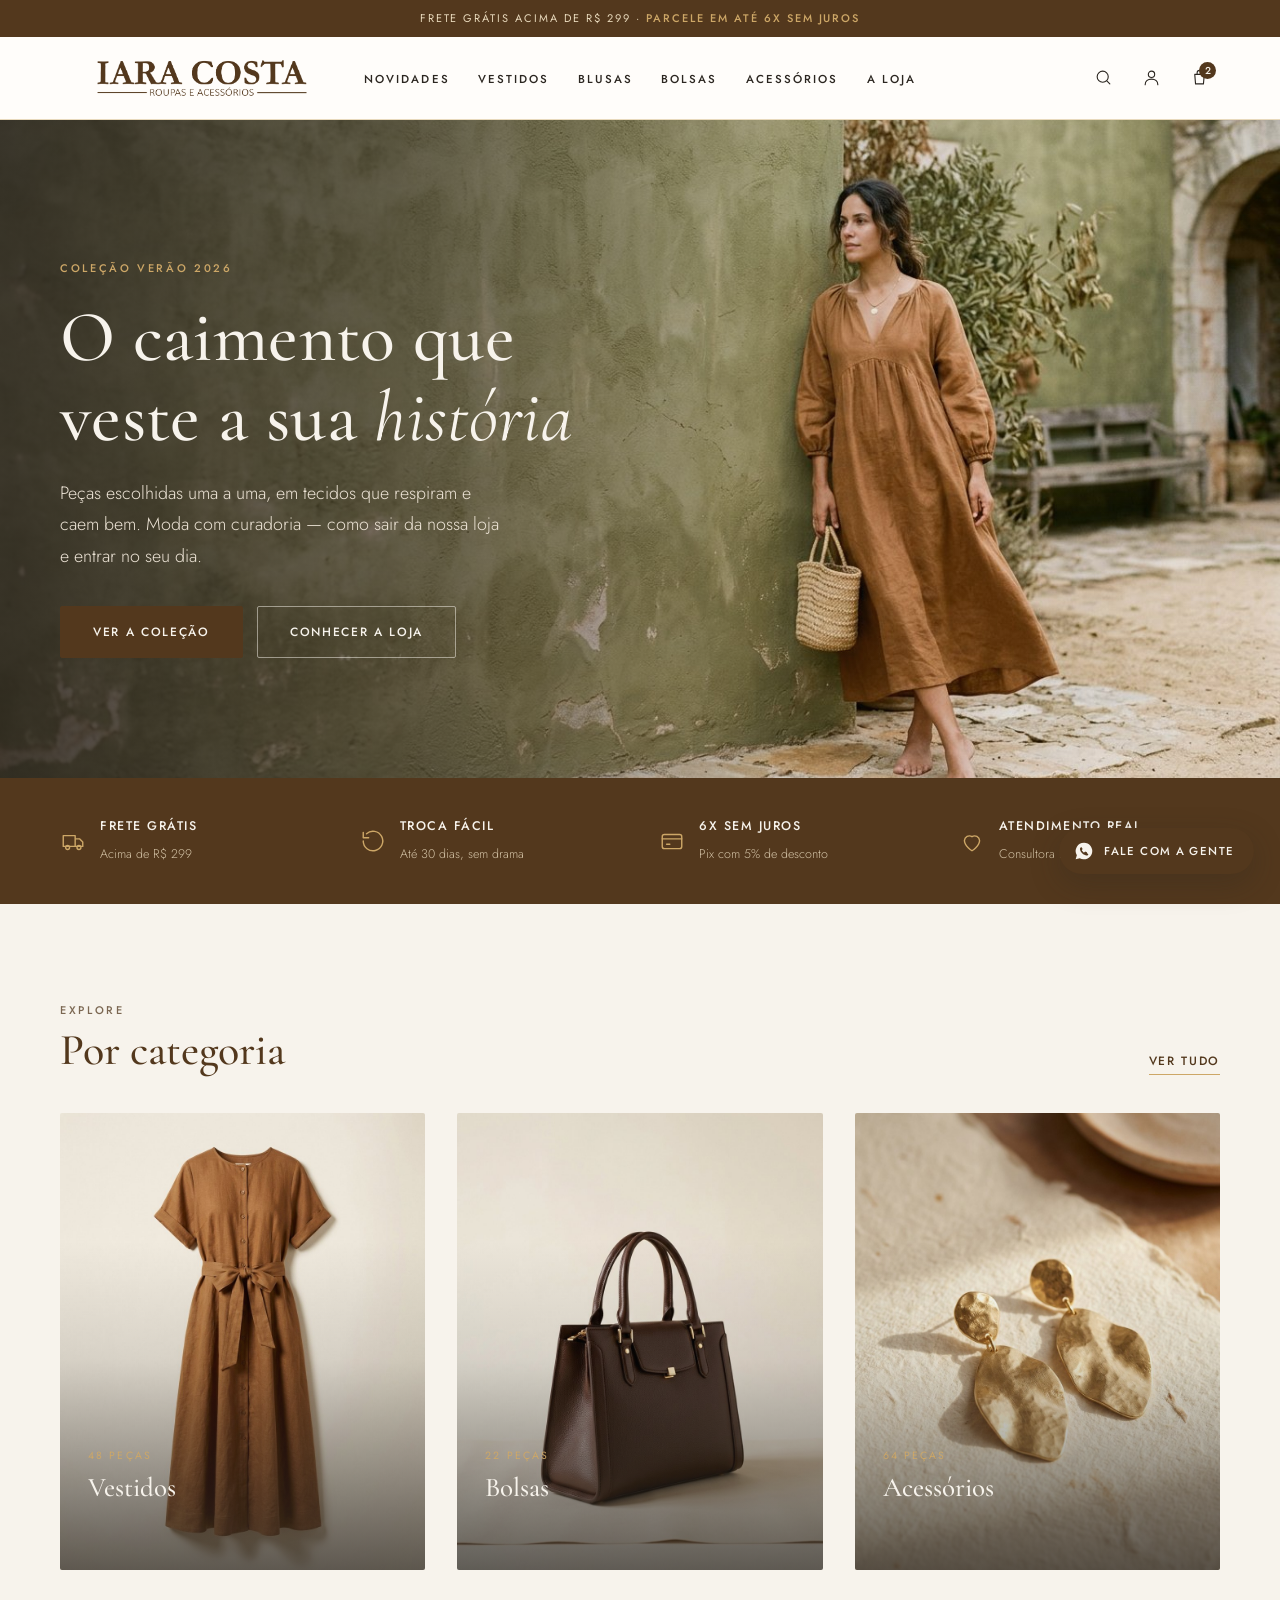
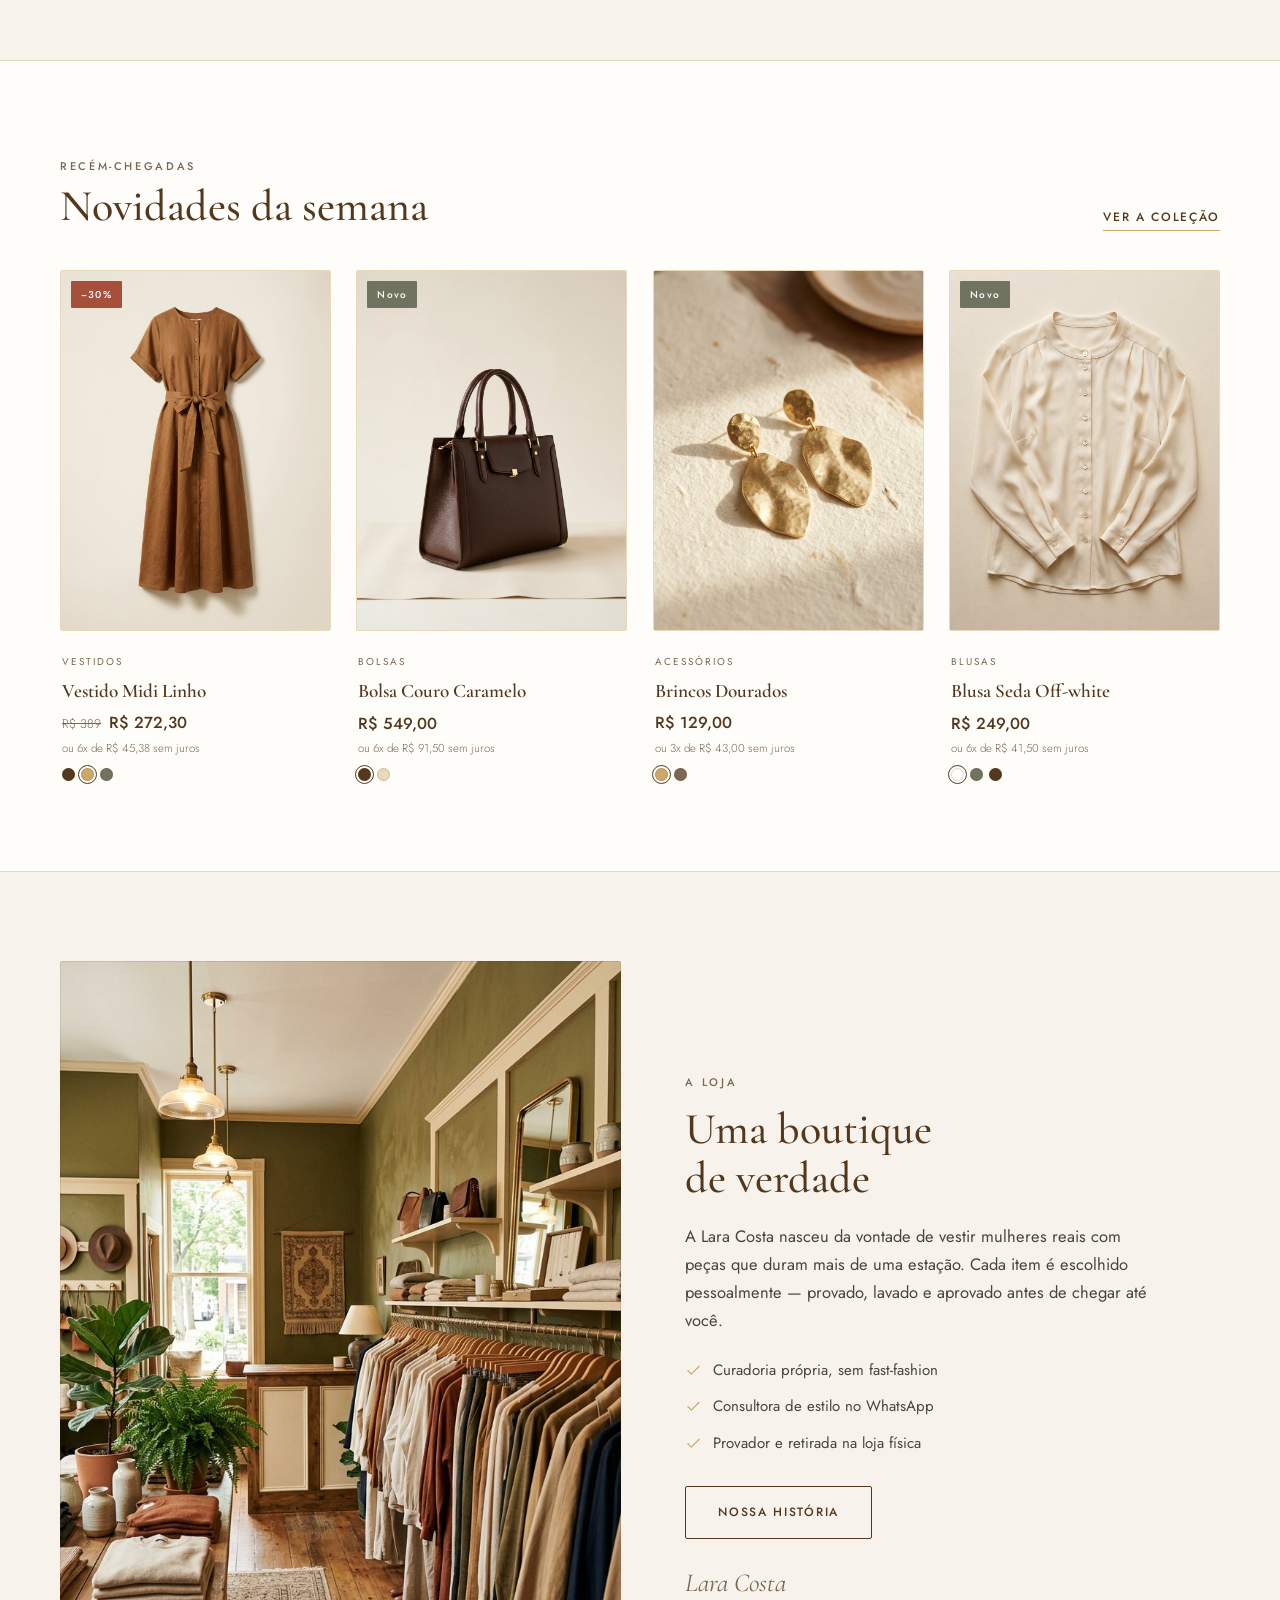
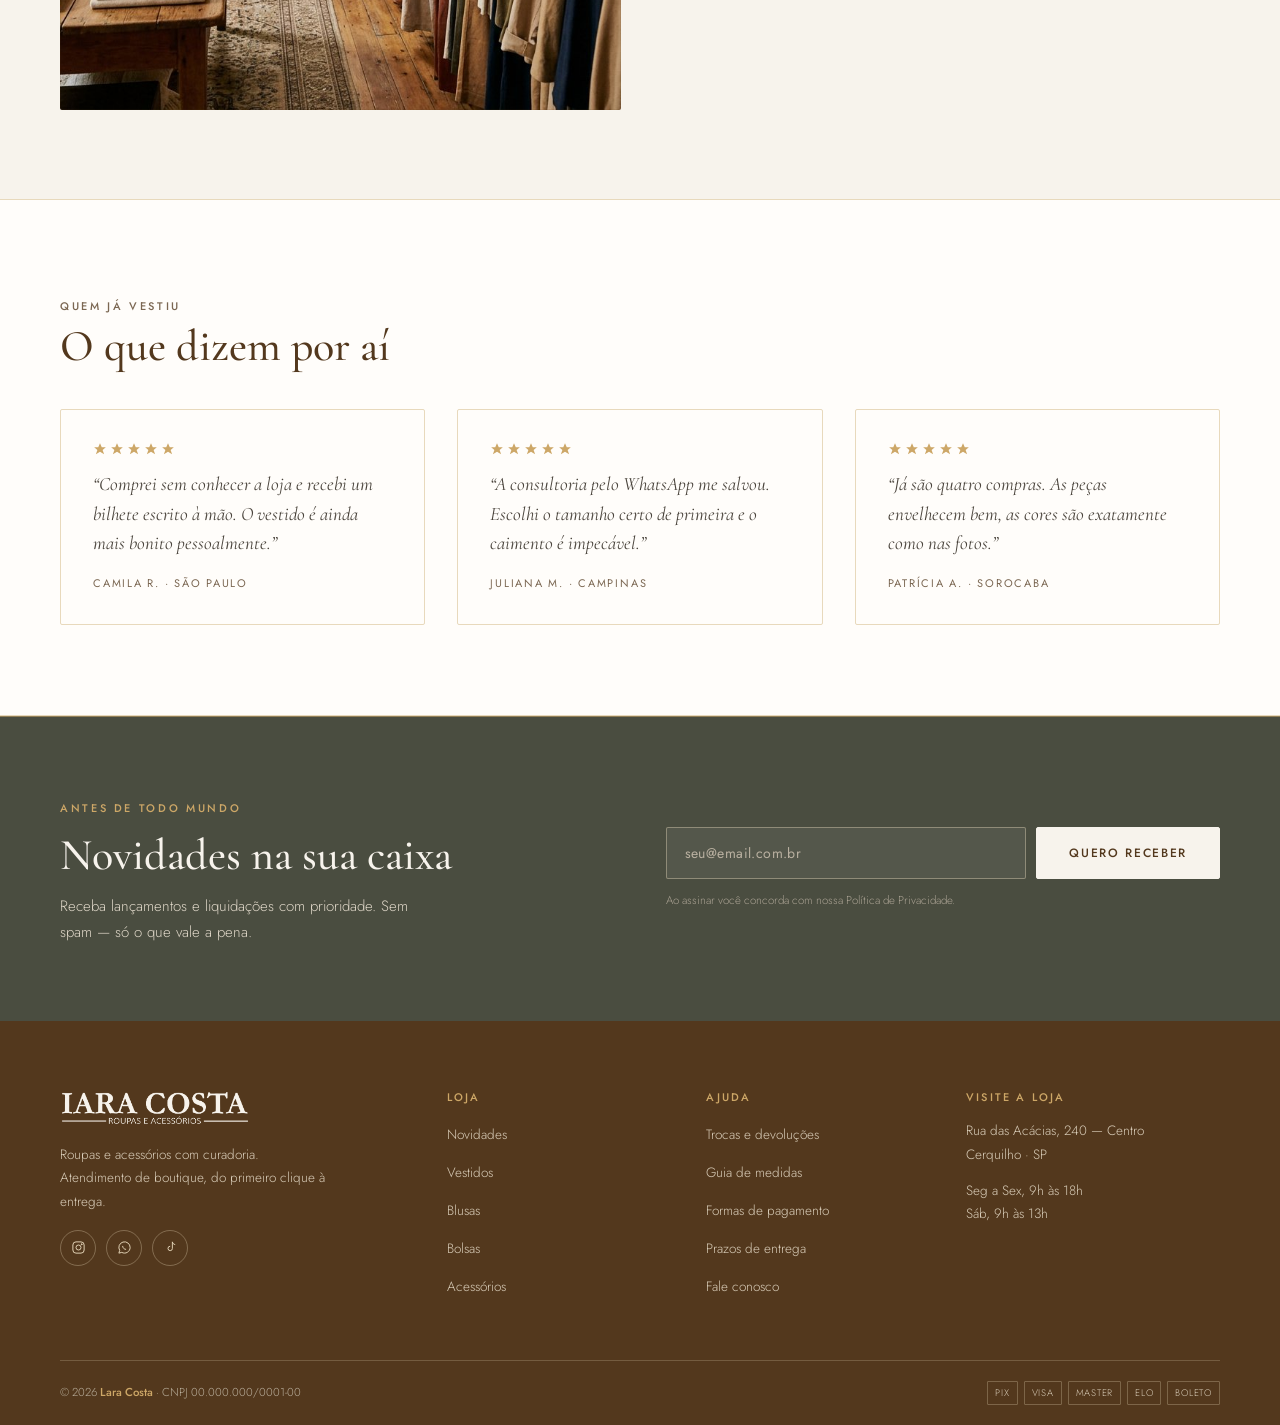
==== site/index.html @ fb3f4d72 "feat: prototipo da home Lara Costa (paleta, tipografia e imagens) Co-authored-by: arena-agent <29705" ====
<!DOCTYPE html>
<html lang="pt-BR">
<head>
<meta charset="UTF-8">
<meta name="viewport" content="width=device-width, initial-scale=1">
<title>Lara Costa — Roupas e Acessórios</title>
<meta name="description" content="Boutique de moda feminina com curadoria. Vestidos, blusas, bolsas e acessórios escolhidos a dedo. Frete grátis acima de R$ 299.">
<meta name="theme-color" content="#53381D">
<meta property="og:title" content="Lara Costa — Roupas e Acessórios">
<meta property="og:description" content="Curadoria de moda feminina. Elegância atemporal em cada peça.">
<meta property="og:image" content="assets/img/hero.jpg">
<link rel="preconnect" href="https://fonts.googleapis.com">
<link rel="preconnect" href="https://fonts.gstatic.com" crossorigin>
<link href="https://fonts.googleapis.com/css2?family=Cormorant+Garamond:ital,wght@0,400;0,500;0,600;1,400&family=Jost:wght@300;400;500&display=swap" rel="stylesheet">
<link rel="stylesheet" href="assets/css/estilo.css">
<script type="application/ld+json">
{
  "@context":"https://schema.org",
  "@type":"ClothingStore",
  "name":"Lara Costa",
  "description":"Roupas e acessórios femininos com curadoria.",
  "image":"assets/img/hero.jpg",
  "priceRange":"$$",
  "address":{"@type":"PostalAddress","addressCountry":"BR","addressRegion":"SP"}
}
</script>
</head>
<body>

<a class="skip" href="#conteudo">Ir para o conteúdo</a>

<!-- ANÚNCIO -->
<div class="anuncio">Frete grátis acima de R$ 299 · <b>Parcele em até 6x sem juros</b></div>

<!-- HEADER -->
<header class="header" id="header">
  <div class="wrap">
    <div class="header__barra">
      <button class="icone burger" aria-label="Abrir menu" aria-expanded="false">
        <svg viewBox="0 0 24 24" aria-hidden="true"><path d="M3 6h18M3 12h18M3 18h18"/></svg>
      </button>

      <a href="#" class="header__logo" aria-label="Lara Costa — página inicial">
        <img src="assets/img/logo-marrom.png" alt="Lara Costa — Roupas e Acessórios" width="2684" height="473">
      </a>

      <nav class="header__nav" aria-label="Menu principal">
        <ul>
          <li><a href="#">Novidades</a></li>
          <li><a href="#">Vestidos</a></li>
          <li><a href="#">Blusas</a></li>
          <li><a href="#">Bolsas</a></li>
          <li><a href="#">Acessórios</a></li>
          <li><a href="#sobre">A loja</a></li>
        </ul>
      </nav>

      <div class="header__acoes">
        <button class="icone" aria-label="Buscar">
          <svg viewBox="0 0 24 24" aria-hidden="true"><circle cx="11" cy="11" r="7"/><path d="m20 20-3.5-3.5"/></svg>
        </button>
        <button class="icone" aria-label="Minha conta">
          <svg viewBox="0 0 24 24" aria-hidden="true"><circle cx="12" cy="8" r="4"/><path d="M4 21c0-4.4 3.6-7 8-7s8 2.6 8 7"/></svg>
        </button>
        <button class="icone" aria-label="Sacola de compras, 2 itens">
          <svg viewBox="0 0 24 24" aria-hidden="true"><path d="M6 8h12l-1 12H7L6 8Z"/><path d="M9 8V6a3 3 0 0 1 6 0v2"/></svg>
          <span class="badge" aria-hidden="true">2</span>
        </button>
      </div>
    </div>
  </div>
</header>

<main id="conteudo">

  <!-- HERO -->
  <section class="hero">
    <img class="hero__img" src="assets/img/hero.jpg" alt="Mulher com vestido de linho caramelo encostada em parede oliva" width="1376" height="768" fetchpriority="high">
    <div class="hero__veu" aria-hidden="true"></div>
    <div class="wrap">
      <div class="hero__conteudo">
        <span class="eyebrow">Coleção Verão 2026</span>
        <h1>O caimento que<br>veste a sua <em>história</em></h1>
        <p>Peças escolhidas uma a uma, em tecidos que respiram e caem bem. Moda com curadoria — como sair da nossa loja e entrar no seu dia.</p>
        <div class="hero__ctas">
          <a href="#novidades" class="btn">Ver a coleção</a>
          <a href="#sobre" class="btn btn--ghost">Conhecer a loja</a>
        </div>
      </div>
    </div>
  </section>

  <!-- BENEFÍCIOS -->
  <section class="beneficios" aria-label="Vantagens da loja">
    <div class="wrap">
      <div class="beneficios__grid">
        <div class="beneficio">
          <svg viewBox="0 0 24 24" aria-hidden="true"><path d="M3 7h11v10H3zM14 10h4l3 3v4h-7z"/><circle cx="7" cy="18" r="1.8"/><circle cx="17.5" cy="18" r="1.8"/></svg>
          <div><b>Frete grátis</b><span>Acima de R$ 299</span></div>
        </div>
        <div class="beneficio">
          <svg viewBox="0 0 24 24" aria-hidden="true"><path d="M3 12a9 9 0 1 0 3-6.7"/><path d="M3 4v5h5"/></svg>
          <div><b>Troca fácil</b><span>Até 30 dias, sem drama</span></div>
        </div>
        <div class="beneficio">
          <svg viewBox="0 0 24 24" aria-hidden="true"><rect x="3" y="6" width="18" height="13" rx="2"/><path d="M3 10h18M7 15h3"/></svg>
          <div><b>6x sem juros</b><span>Pix com 5% de desconto</span></div>
        </div>
        <div class="beneficio">
          <svg viewBox="0 0 24 24" aria-hidden="true"><path d="M12 21s-7-4.4-7-9.4A4.6 4.6 0 0 1 12 8a4.6 4.6 0 0 1 7 3.6c0 5-7 9.4-7 9.4Z"/></svg>
          <div><b>Atendimento real</b><span>Consultora no WhatsApp</span></div>
        </div>
      </div>
    </div>
  </section>

  <!-- CATEGORIAS -->
  <section class="secao">
    <div class="wrap">
      <div class="sec-head revela">
        <div>
          <span class="eyebrow">Explore</span>
          <h2>Por categoria</h2>
        </div>
        <a href="#" class="link-seta">Ver tudo</a>
      </div>

      <div class="categorias">
        <a href="#" class="categoria revela">
          <img src="assets/img/prod-vestido.jpg" alt="Vestido midi de linho caramelo" width="896" height="1200" loading="lazy">
          <div class="categoria__txt">
            <span>48 peças</span>
            <h3>Vestidos</h3>
            <span class="seta">Ver categoria</span>
          </div>
        </a>
        <a href="#" class="categoria revela">
          <img src="assets/img/prod-bolsa.jpg" alt="Bolsa de couro chocolate" width="896" height="1200" loading="lazy">
          <div class="categoria__txt">
            <span>22 peças</span>
            <h3>Bolsas</h3>
            <span class="seta">Ver categoria</span>
          </div>
        </a>
        <a href="#" class="categoria revela">
          <img src="assets/img/prod-brinco.jpg" alt="Brincos dourados artesanais" width="896" height="1200" loading="lazy">
          <div class="categoria__txt">
            <span>64 peças</span>
            <h3>Acessórios</h3>
            <span class="seta">Ver categoria</span>
          </div>
        </a>
      </div>
    </div>
  </section>

  <!-- NOVIDADES -->
  <section class="secao secao--areia" id="novidades">
    <div class="wrap">
      <div class="sec-head revela">
        <div>
          <span class="eyebrow">Recém-chegadas</span>
          <h2>Novidades da semana</h2>
        </div>
        <a href="#" class="link-seta">Ver a coleção</a>
      </div>

      <div class="produtos">

        <article class="produto revela">
          <div class="produto__foto">
            <button class="produto__fav" aria-label="Favoritar Vestido Midi Linho">
              <svg viewBox="0 0 24 24" aria-hidden="true"><path d="M12 20s-7-4.4-7-9.4A4.6 4.6 0 0 1 12 7a4.6 4.6 0 0 1 7 3.6c0 5-7 9.4-7 9.4Z"/></svg>
            </button>
            <a href="#" class="produto__link" aria-label="Ver produto"><span class="selo">−30%</span>
            
            <img src="assets/img/prod-vestido.jpg" alt="Vestido Midi Linho Caramelo" width="896" height="1200" loading="lazy"></a>
          </div>
          <div class="produto__info">
            <span class="produto__cat">Vestidos</span>
            <h3>Vestido Midi Linho</h3>
            <div class="produto__preco"><s>R$ 389</s> R$ 272,30</div>
            <div class="produto__parcela">ou 6x de R$ 45,38 sem juros</div>
            <div class="cores" aria-label="Cores disponíveis">
              <i style="background:#53381D" title="Marrom"></i>
              <i class="ativo" style="background:#CDA767" title="Caramelo"></i>
              <i style="background:#6F7360" title="Oliva"></i>
            </div>
          </div>
        </article>

        <article class="produto revela">
          <div class="produto__foto">
            <button class="produto__fav" aria-label="Favoritar Bolsa Couro Caramelo">
              <svg viewBox="0 0 24 24" aria-hidden="true"><path d="M12 20s-7-4.4-7-9.4A4.6 4.6 0 0 1 12 7a4.6 4.6 0 0 1 7 3.6c0 5-7 9.4-7 9.4Z"/></svg>
            </button>
            <a href="#" class="produto__link" aria-label="Ver produto"><span class="selo selo--novo">Novo</span>
            
            <img src="assets/img/prod-bolsa.jpg" alt="Bolsa em couro chocolate com ferragens douradas" width="896" height="1200" loading="lazy"></a>
          </div>
          <div class="produto__info">
            <span class="produto__cat">Bolsas</span>
            <h3>Bolsa Couro Caramelo</h3>
            <div class="produto__preco">R$ 549,00</div>
            <div class="produto__parcela">ou 6x de R$ 91,50 sem juros</div>
            <div class="cores" aria-label="Cores disponíveis">
              <i class="ativo" style="background:#53381D" title="Chocolate"></i>
              <i style="background:#E8D9BC" title="Areia"></i>
            </div>
          </div>
        </article>

        <article class="produto revela">
          <div class="produto__foto">
            <button class="produto__fav" aria-label="Favoritar Brincos Dourados">
              <svg viewBox="0 0 24 24" aria-hidden="true"><path d="M12 20s-7-4.4-7-9.4A4.6 4.6 0 0 1 12 7a4.6 4.6 0 0 1 7 3.6c0 5-7 9.4-7 9.4Z"/></svg>
            </button>
            <a href="#" class="produto__link" aria-label="Ver produto"><img src="assets/img/prod-brinco.jpg" alt="Brincos dourados artesanais sobre papel creme" width="896" height="1200" loading="lazy"></a>
          </div>
          <div class="produto__info">
            <span class="produto__cat">Acessórios</span>
            <h3>Brincos Dourados</h3>
            <div class="produto__preco">R$ 129,00</div>
            <div class="produto__parcela">ou 3x de R$ 43,00 sem juros</div>
            <div class="cores" aria-label="Cores disponíveis">
              <i class="ativo" style="background:#CDA767" title="Dourado"></i>
              <i style="background:#7B6752" title="Bronze"></i>
            </div>
          </div>
        </article>

        <article class="produto revela">
          <div class="produto__foto">
            <button class="produto__fav" aria-label="Favoritar Blusa Seda Off-white">
              <svg viewBox="0 0 24 24" aria-hidden="true"><path d="M12 20s-7-4.4-7-9.4A4.6 4.6 0 0 1 12 7a4.6 4.6 0 0 1 7 3.6c0 5-7 9.4-7 9.4Z"/></svg>
            </button>
            <a href="#" class="produto__link" aria-label="Ver produto"><span class="selo selo--novo">Novo</span>
            
            <img src="assets/img/prod-blusa.jpg" alt="Blusa de seda off-white sobre fundo creme" width="896" height="1200" loading="lazy"></a>
          </div>
          <div class="produto__info">
            <span class="produto__cat">Blusas</span>
            <h3>Blusa Seda Off-white</h3>
            <div class="produto__preco">R$ 249,00</div>
            <div class="produto__parcela">ou 6x de R$ 41,50 sem juros</div>
            <div class="cores" aria-label="Cores disponíveis">
              <i class="ativo" style="background:#FFFDFA" title="Off-white"></i>
              <i style="background:#6F7360" title="Oliva"></i>
              <i style="background:#53381D" title="Marrom"></i>
            </div>
          </div>
        </article>

      </div>
    </div>
  </section>

  <!-- SOBRE A LOJA -->
  <section class="secao" id="sobre">
    <div class="wrap">
      <div class="sobre">
        <div class="sobre__img revela">
          <img src="assets/img/loja.jpg" alt="Interior da loja Lara Costa, com paredes oliva e araras de roupas em tons neutros" width="768" height="1376" loading="lazy">
        </div>
        <div class="sobre__txt revela">
          <span class="eyebrow">A loja</span>
          <h2>Uma boutique<br>de verdade</h2>
          <p>A Lara Costa nasceu da vontade de vestir mulheres reais com peças que duram mais de uma estação. Cada item é escolhido pessoalmente — provado, lavado e aprovado antes de chegar até você.</p>
          <ul class="sobre__lista">
            <li>
              <svg viewBox="0 0 24 24" aria-hidden="true"><path d="m4 12 5 5L20 6"/></svg>
              Curadoria própria, sem fast-fashion
            </li>
            <li>
              <svg viewBox="0 0 24 24" aria-hidden="true"><path d="m4 12 5 5L20 6"/></svg>
              Consultora de estilo no WhatsApp
            </li>
            <li>
              <svg viewBox="0 0 24 24" aria-hidden="true"><path d="m4 12 5 5L20 6"/></svg>
              Provador e retirada na loja física
            </li>
          </ul>
          <a href="#" class="btn btn--ghost">Nossa história</a>
          <div class="sobre__assinatura">Lara Costa</div>
        </div>
      </div>
    </div>
  </section>

  <!-- DEPOIMENTOS -->
  <section class="secao secao--areia">
    <div class="wrap">
      <div class="sec-head revela">
        <div>
          <span class="eyebrow">Quem já vestiu</span>
          <h2>O que dizem por aí</h2>
        </div>
      </div>
      <div class="depoimentos">
        <div class="depoimento revela">
          <div class="estrelas" aria-label="5 de 5 estrelas">
            <svg viewBox="0 0 24 24" aria-hidden="true"><path d="m12 2 3 7h7l-5.5 4.5L19 21l-7-4.4L5 21l2.5-7.5L2 9h7z"/></svg>
            <svg viewBox="0 0 24 24" aria-hidden="true"><path d="m12 2 3 7h7l-5.5 4.5L19 21l-7-4.4L5 21l2.5-7.5L2 9h7z"/></svg>
            <svg viewBox="0 0 24 24" aria-hidden="true"><path d="m12 2 3 7h7l-5.5 4.5L19 21l-7-4.4L5 21l2.5-7.5L2 9h7z"/></svg>
            <svg viewBox="0 0 24 24" aria-hidden="true"><path d="m12 2 3 7h7l-5.5 4.5L19 21l-7-4.4L5 21l2.5-7.5L2 9h7z"/></svg>
            <svg viewBox="0 0 24 24" aria-hidden="true"><path d="m12 2 3 7h7l-5.5 4.5L19 21l-7-4.4L5 21l2.5-7.5L2 9h7z"/></svg>
          </div>
          <p>“Comprei sem conhecer a loja e recebi um bilhete escrito à mão. O vestido é ainda mais bonito pessoalmente.”</p>
          <footer>Camila R. · São Paulo</footer>
        </div>
        <div class="depoimento revela">
          <div class="estrelas" aria-label="5 de 5 estrelas">
            <svg viewBox="0 0 24 24" aria-hidden="true"><path d="m12 2 3 7h7l-5.5 4.5L19 21l-7-4.4L5 21l2.5-7.5L2 9h7z"/></svg>
            <svg viewBox="0 0 24 24" aria-hidden="true"><path d="m12 2 3 7h7l-5.5 4.5L19 21l-7-4.4L5 21l2.5-7.5L2 9h7z"/></svg>
            <svg viewBox="0 0 24 24" aria-hidden="true"><path d="m12 2 3 7h7l-5.5 4.5L19 21l-7-4.4L5 21l2.5-7.5L2 9h7z"/></svg>
            <svg viewBox="0 0 24 24" aria-hidden="true"><path d="m12 2 3 7h7l-5.5 4.5L19 21l-7-4.4L5 21l2.5-7.5L2 9h7z"/></svg>
            <svg viewBox="0 0 24 24" aria-hidden="true"><path d="m12 2 3 7h7l-5.5 4.5L19 21l-7-4.4L5 21l2.5-7.5L2 9h7z"/></svg>
          </div>
          <p>“A consultoria pelo WhatsApp me salvou. Escolhi o tamanho certo de primeira e o caimento é impecável.”</p>
          <footer>Juliana M. · Campinas</footer>
        </div>
        <div class="depoimento revela">
          <div class="estrelas" aria-label="5 de 5 estrelas">
            <svg viewBox="0 0 24 24" aria-hidden="true"><path d="m12 2 3 7h7l-5.5 4.5L19 21l-7-4.4L5 21l2.5-7.5L2 9h7z"/></svg>
            <svg viewBox="0 0 24 24" aria-hidden="true"><path d="m12 2 3 7h7l-5.5 4.5L19 21l-7-4.4L5 21l2.5-7.5L2 9h7z"/></svg>
            <svg viewBox="0 0 24 24" aria-hidden="true"><path d="m12 2 3 7h7l-5.5 4.5L19 21l-7-4.4L5 21l2.5-7.5L2 9h7z"/></svg>
            <svg viewBox="0 0 24 24" aria-hidden="true"><path d="m12 2 3 7h7l-5.5 4.5L19 21l-7-4.4L5 21l2.5-7.5L2 9h7z"/></svg>
            <svg viewBox="0 0 24 24" aria-hidden="true"><path d="m12 2 3 7h7l-5.5 4.5L19 21l-7-4.4L5 21l2.5-7.5L2 9h7z"/></svg>
          </div>
          <p>“Já são quatro compras. As peças envelhecem bem, as cores são exatamente como nas fotos.”</p>
          <footer>Patrícia A. · Sorocaba</footer>
        </div>
      </div>
    </div>
  </section>

  <!-- NEWSLETTER -->
  <section class="newsletter">
    <div class="wrap">
      <div class="newsletter__in">
        <div>
          <span class="eyebrow">Antes de todo mundo</span>
          <h2>Novidades na sua caixa</h2>
          <p>Receba lançamentos e liquidações com prioridade. Sem spam — só o que vale a pena.</p>
        </div>
        <div>
          <form onsubmit="event.preventDefault();this.reset();alert('Inscrição registrada! (protótipo)')">
            <label for="email" class="skip">Seu e-mail</label>
            <input id="email" type="email" name="email" placeholder="seu@email.com.br" required autocomplete="email">
            <button type="submit" class="btn btn--claro">Quero receber</button>
          </form>
          <small>Ao assinar você concorda com nossa Política de Privacidade.</small>
        </div>
      </div>
    </div>
  </section>

</main>

<!-- FOOTER -->
<footer class="footer">
  <div class="wrap">
    <div class="footer__grid">
      <div>
        <img src="assets/img/logo-creme.png" alt="Lara Costa — Roupas e Acessórios" width="2684" height="473" loading="lazy">
        <p>Roupas e acessórios com curadoria. Atendimento de boutique, do primeiro clique à entrega.</p>
        <div class="footer__sociais">
          <a href="#" aria-label="Instagram">
            <svg viewBox="0 0 24 24" aria-hidden="true"><rect x="3" y="3" width="18" height="18" rx="5"/><circle cx="12" cy="12" r="4"/><circle cx="17.2" cy="6.8" r=".8" fill="currentColor"/></svg>
          </a>
          <a href="#" aria-label="WhatsApp">
            <svg viewBox="0 0 24 24" aria-hidden="true"><path d="M21 12a9 9 0 0 1-13.4 7.8L3 21l1.3-4.4A9 9 0 1 1 21 12Z"/><path d="M9 9.5c0 3 2.5 5.5 5.5 5.5"/></svg>
          </a>
          <a href="#" aria-label="TikTok">
            <svg viewBox="0 0 24 24" aria-hidden="true"><path d="M15 3v10.5a3.5 3.5 0 1 1-3.5-3.5"/><path d="M15 3c.5 2.6 2 4 4.5 4.3"/></svg>
          </a>
        </div>
      </div>

      <div>
        <h4>Loja</h4>
        <ul>
          <li><a href="#">Novidades</a></li>
          <li><a href="#">Vestidos</a></li>
          <li><a href="#">Blusas</a></li>
          <li><a href="#">Bolsas</a></li>
          <li><a href="#">Acessórios</a></li>
        </ul>
      </div>

      <div>
        <h4>Ajuda</h4>
        <ul>
          <li><a href="#">Trocas e devoluções</a></li>
          <li><a href="#">Guia de medidas</a></li>
          <li><a href="#">Formas de pagamento</a></li>
          <li><a href="#">Prazos de entrega</a></li>
          <li><a href="#">Fale conosco</a></li>
        </ul>
      </div>

      <div>
        <h4>Visite a loja</h4>
        <p>Rua das Acácias, 240 — Centro<br>Cerquilho · SP</p>
        <p>Seg a Sex, 9h às 18h<br>Sáb, 9h às 13h</p>
      </div>
    </div>

    <div class="footer__base">
      <span>© 2026 <b>Lara Costa</b> · CNPJ 00.000.000/0001-00</span>
      <div class="pagamentos">
        <span>Pix</span><span>Visa</span><span>Master</span><span>Elo</span><span>Boleto</span>
      </div>
    </div>
  </div>
</footer>

<!-- WHATSAPP -->
<a href="#" class="zap" aria-label="Falar no WhatsApp">
  <svg viewBox="0 0 24 24" aria-hidden="true"><path d="M12 2a10 10 0 0 0-8.6 15.1L2 22l5-1.3A10 10 0 1 0 12 2Zm5.3 14.1c-.2.6-1.2 1.2-1.9 1.2-1.6.1-3.9-1-5.6-2.6-1.5-1.5-2.7-3.6-2.6-5.2 0-.7.6-1.7 1.2-1.9.3-.1.7-.1.9.1.2.2.8 1.4.9 1.6.1.2 0 .5-.1.7l-.6.7c-.1.2-.2.4 0 .6.4.7 1.6 2 2.4 2.4.2.1.4.1.6-.1l.7-.7c.2-.2.4-.2.7-.1.3.1 1.4.7 1.6.8.2.2.2.5.1.8Z"/></svg>
  <span>Fale com a gente</span>
</a>

<script>
  // Header: sombra ao rolar
  const header = document.getElementById('header');
  const aoRolar = () => header.classList.toggle('rolou', window.scrollY > 12);
  window.addEventListener('scroll', aoRolar, {passive:true});
  aoRolar();

  // Revelação suave das seções
  const itens = document.querySelectorAll('.revela');
  if ('IntersectionObserver' in window) {
    const obs = new IntersectionObserver((entradas) => {
      entradas.forEach((e, i) => {
        if (e.isIntersecting) {
          setTimeout(() => e.target.classList.add('vis'), Math.min(i, 5) * 70);
          obs.unobserve(e.target);
        }
      });
    }, {threshold: 0.12, rootMargin: '0px 0px -40px 0px'});
    itens.forEach(el => obs.observe(el));
  } else {
    itens.forEach(el => el.classList.add('vis'));
  }
</script>
</body>
</html>
---- site/assets/css/estilo.css ----
/* ============================================================
   LARA COSTA — Home / protótipo
   Paleta extraída do logotipo e da fachada da loja.
   Tokens prontos para portar ao Elementor (Global Colors/Fonts).
   ============================================================ */

:root{
  /* Cores de marca */
  --lc-marrom:#53381D;
  --lc-oliva:#6F7360;
  --lc-dourado:#CDA767;

  /* Neutros e apoio */
  --lc-creme:#F7F3EC;
  --lc-branco:#FFFDFA;
  --lc-carvao:#2B2620;
  --lc-areia:#E8D9BC;
  --lc-marrom-medio:#7B6752;
  --lc-oliva-esc:#4A4D40;
  --lc-terracota:#A6503C;
  --lc-marrom-hover:#6B4A28;

  /* Tipografia */
  --f-display:"Cormorant Garamond",Georgia,serif;
  --f-corpo:"Jost",system-ui,-apple-system,sans-serif;

  /* Layout */
  --largura:1240px;
  --gap:clamp(18px,2.5vw,32px);
  --secao:clamp(56px,7vw,104px);
}

*,*::before,*::after{box-sizing:border-box}
html{scroll-behavior:smooth;-webkit-text-size-adjust:100%}
body{
  margin:0;background:var(--lc-creme);color:var(--lc-carvao);
  font-family:var(--f-corpo);font-weight:400;font-size:17px;line-height:1.7;
  -webkit-font-smoothing:antialiased;
}
img{max-width:100%;display:block;height:auto}
a{color:inherit;text-decoration:none}
button{font:inherit;cursor:pointer;border:0;background:none;color:inherit}
ul{margin:0;padding:0;list-style:none}

.wrap{max-width:var(--largura);margin:0 auto;padding:0 clamp(20px,4vw,40px)}

/* ---------- Utilidades tipográficas ---------- */
.eyebrow{
  display:inline-block;font-size:11px;font-weight:500;
  letter-spacing:.24em;text-transform:uppercase;color:var(--lc-marrom-medio);
}
h1,h2,h3,h4{text-wrap:balance;font-family:var(--f-display);font-weight:500;color:var(--lc-marrom);margin:0;line-height:1.12}
h2{font-size:clamp(28px,3.6vw,44px)}
h3{font-size:clamp(20px,2vw,24px);font-weight:600;line-height:1.3}
.sec-head{display:flex;align-items:flex-end;justify-content:space-between;gap:24px;margin-bottom:clamp(26px,3vw,40px)}
.sec-head .eyebrow{margin-bottom:6px}
.link-seta{
  font-size:12px;font-weight:500;letter-spacing:.14em;text-transform:uppercase;
  color:var(--lc-marrom);white-space:nowrap;padding-bottom:3px;
  border-bottom:1px solid var(--lc-dourado);transition:.25s;
}
.link-seta:hover{color:var(--lc-marrom-hover);border-color:var(--lc-marrom)}

/* ---------- Botões ---------- */
.btn{
  display:inline-flex;align-items:center;justify-content:center;gap:9px;
  padding:15px 32px;border-radius:2px;border:1px solid var(--lc-marrom);
  background:var(--lc-marrom);color:var(--lc-creme);
  font-size:12px;font-weight:500;letter-spacing:.14em;text-transform:uppercase;
  transition:background .25s,border-color .25s,color .25s,transform .2s;
}
.btn:hover{background:var(--lc-marrom-hover);border-color:var(--lc-marrom-hover);transform:translateY(-1px)}
.btn--ghost{background:transparent;color:var(--lc-marrom)}
.btn--ghost:hover{background:var(--lc-marrom);color:var(--lc-creme)}
.btn--claro{background:var(--lc-creme);border-color:var(--lc-creme);color:var(--lc-marrom)}
.btn--claro:hover{background:var(--lc-dourado);border-color:var(--lc-dourado);color:var(--lc-marrom)}
.btn:focus-visible,a:focus-visible,button:focus-visible{outline:2px solid var(--lc-marrom);outline-offset:3px}

.skip{
  position:absolute;left:-9999px;top:0;z-index:200;background:var(--lc-marrom);
  color:var(--lc-creme);padding:12px 20px;font-size:13px;
}
.skip:focus{left:12px;top:12px}

/* ---------- Barra de anúncio ---------- */
.anuncio{
  background:var(--lc-marrom);color:var(--lc-areia);
  text-align:center;font-size:11px;letter-spacing:.18em;text-transform:uppercase;
  padding:9px 20px;
}
.anuncio b{font-weight:500;color:var(--lc-dourado)}

/* ---------- Header ---------- */
.header{
  position:sticky;top:0;z-index:90;background:rgba(255,253,250,.96);
  backdrop-filter:blur(8px);border-bottom:1px solid var(--lc-areia);
  transition:box-shadow .3s;
}
.header.rolou{box-shadow:0 6px 24px rgba(83,56,29,.07)}
.header__barra{
  display:grid;grid-template-columns:1fr auto 1fr;align-items:center;
  gap:20px;padding:14px 0;min-height:82px;
}
.header__logo{justify-self:center}
.header__logo img{width:clamp(140px,17vw,214px)}
.header__nav ul{display:flex;gap:clamp(16px,2.2vw,32px);justify-content:center}
.header__nav a{
  font-size:11.5px;font-weight:500;letter-spacing:.18em;text-transform:uppercase;
  color:var(--lc-carvao);padding:6px 0;position:relative;transition:color .2s;
}
.header__nav a::after{
  content:"";position:absolute;left:0;right:100%;bottom:0;height:1px;
  background:var(--lc-dourado);transition:right .3s ease;
}
.header__nav a:hover{color:var(--lc-marrom)}
.header__nav a:hover::after{right:0}
.header__acoes{display:flex;gap:6px;justify-content:flex-end;align-items:center}
.icone{
  width:42px;height:42px;display:grid;place-items:center;border-radius:50%;
  color:var(--lc-carvao);position:relative;transition:background .2s,color .2s;
}
.icone:hover{background:var(--lc-creme);color:var(--lc-marrom)}
.icone svg{width:19px;height:19px;stroke:currentColor;fill:none;stroke-width:1.4;stroke-linecap:round;stroke-linejoin:round}
.badge{
  position:absolute;top:5px;right:4px;min-width:17px;height:17px;padding:0 4px;
  background:var(--lc-marrom);color:var(--lc-creme);border-radius:9px;
  font-size:10px;font-weight:500;display:grid;place-items:center;letter-spacing:0;
}
.burger{display:none}

/* ---------- Hero ---------- */
.hero{position:relative;background:var(--lc-oliva-esc);overflow:hidden}
.hero__img{
  position:absolute;inset:0;width:100%;height:100%;object-fit:cover;object-position:70% 45%;
}
.hero__veu{
  position:absolute;inset:0;
  background:linear-gradient(90deg,rgba(43,38,32,.80) 0%,rgba(43,38,32,.55) 34%,rgba(43,38,32,.10) 62%,rgba(43,38,32,0) 100%);
}
.hero__conteudo{
  position:relative;padding:clamp(72px,11vw,132px) 0 clamp(72px,10vw,120px);
  max-width:560px;
}
.hero .eyebrow{color:var(--lc-dourado)}
.hero h1{
  color:var(--lc-creme);font-size:clamp(40px,6.2vw,72px);
  letter-spacing:.005em;margin:16px 0 0;
}
.hero h1 em{font-style:italic;font-weight:400}
.hero p{
  color:#EDE4D6;font-size:clamp(15px,1.4vw,18px);font-weight:300;
  max-width:44ch;margin:20px 0 0;line-height:1.75;
}
.hero__ctas{display:flex;gap:14px;flex-wrap:wrap;margin-top:34px}
.hero__ctas .btn--ghost{border-color:rgba(247,243,236,.5);color:var(--lc-creme)}
.hero__ctas .btn--ghost:hover{background:var(--lc-creme);border-color:var(--lc-creme);color:var(--lc-marrom)}

/* ---------- Faixa de benefícios ---------- */
.beneficios{background:var(--lc-marrom);color:var(--lc-areia)}
.beneficios__grid{
  display:grid;grid-template-columns:repeat(auto-fit,minmax(210px,1fr));
  gap:clamp(20px,3vw,40px);padding:clamp(26px,3.4vw,38px) 0;
}
.beneficio{display:flex;align-items:center;gap:14px}
.beneficio svg{width:26px;height:26px;flex-shrink:0;stroke:var(--lc-dourado);fill:none;stroke-width:1.3;stroke-linecap:round;stroke-linejoin:round}
.beneficio b{display:block;font-size:12.5px;font-weight:500;letter-spacing:.12em;text-transform:uppercase;color:var(--lc-creme)}
.beneficio span{font-size:12.5px;font-weight:300;color:var(--lc-areia);opacity:.85}

/* ---------- Seções ---------- */
.secao{padding:var(--secao) 0}
.secao--areia{background:var(--lc-branco);border-top:1px solid var(--lc-areia);border-bottom:1px solid var(--lc-areia)}

/* ---------- Categorias ---------- */
.categorias{display:grid;grid-template-columns:repeat(3,1fr);gap:var(--gap)}
.categoria{
  position:relative;display:block;aspect-ratio:4/5;overflow:hidden;
  border-radius:2px;background:var(--lc-areia);
}
.categoria img{width:100%;height:100%;object-fit:cover;transition:transform .7s ease}
.categoria::after{
  content:"";position:absolute;inset:0;
  background:linear-gradient(to top,rgba(43,38,32,.72) 0%,rgba(43,38,32,.12) 46%,rgba(43,38,32,0) 72%);
  transition:opacity .4s;
}
.categoria:hover img{transform:scale(1.045)}
.categoria__txt{position:absolute;left:0;right:0;bottom:0;padding:clamp(18px,2.4vw,28px);z-index:2}
.categoria__txt span{display:block;font-size:10.5px;letter-spacing:.2em;text-transform:uppercase;color:var(--lc-dourado);margin-bottom:5px}
.categoria__txt h3{color:var(--lc-creme);font-size:clamp(21px,2.2vw,27px);font-weight:500}
.categoria__txt .seta{
  display:inline-block;margin-top:10px;font-size:11px;letter-spacing:.16em;
  text-transform:uppercase;color:var(--lc-creme);opacity:0;transform:translateY(6px);
  transition:.35s;border-bottom:1px solid var(--lc-dourado);padding-bottom:2px;
}
.categoria:hover .categoria__txt .seta{opacity:1;transform:translateY(0)}

/* ---------- Grade de produtos ---------- */
.produtos{display:grid;grid-template-columns:repeat(4,1fr);gap:var(--gap) clamp(16px,2vw,26px)}
.produto{position:relative}
.produto__foto{
  position:relative;display:block;aspect-ratio:3/4;overflow:hidden;
  background:#EFE9DE;border:1px solid var(--lc-areia);border-radius:2px;
}
.produto__foto img{width:100%;height:100%;object-fit:cover;transition:transform .8s ease}
.produto:hover .produto__foto img{transform:scale(1.05)}
.selo{
  position:absolute;top:10px;left:10px;z-index:2;background:var(--lc-terracota);color:#fff;
  font-size:10px;font-weight:500;letter-spacing:.12em;padding:5px 10px;border-radius:1px;
}
.selo--novo{background:var(--lc-oliva)}
.produto__fav{
  position:absolute;top:8px;right:8px;z-index:3;width:36px;height:36px;border-radius:50%;
  background:rgba(255,253,250,.9);display:grid;place-items:center;color:var(--lc-marrom-medio);
  opacity:0;transform:translateY(-4px);transition:.28s;
}
.produto:hover .produto__fav,.produto__fav:focus-visible{opacity:1;transform:translateY(0)}
.produto__fav:hover{color:var(--lc-terracota)}
.produto__fav svg{width:16px;height:16px;stroke:currentColor;fill:none;stroke-width:1.5}
.produto__foto .produto__link{display:block;width:100%;height:100%}
.produto__info{padding:14px 2px 0}
.produto__cat{font-size:10px;letter-spacing:.2em;text-transform:uppercase;color:var(--lc-marrom-medio)}
.produto__info h3{margin:5px 0 6px;font-size:clamp(17px,1.5vw,20px)}
.produto__preco{display:flex;align-items:baseline;gap:8px;font-size:16px;font-weight:500;color:var(--lc-marrom)}
.produto__preco s{font-size:12.5px;font-weight:300;color:var(--lc-marrom-medio)}
.produto__parcela{font-size:11.5px;color:var(--lc-marrom-medio);font-weight:300;margin-top:2px}
.cores{display:flex;gap:6px;margin-top:10px}
.cores i{width:13px;height:13px;border-radius:50%;box-shadow:0 0 0 1px rgba(83,56,29,.18) inset}
.cores i.ativo{outline:1px solid var(--lc-marrom);outline-offset:2px}

/* ---------- Editorial da loja ---------- */
.sobre{
  display:grid;grid-template-columns:1.05fr 1fr;align-items:center;
  gap:clamp(30px,5vw,72px);
}
.sobre__img{position:relative;aspect-ratio:3/4;overflow:hidden;border-radius:2px}
.sobre__img img{width:100%;height:100%;object-fit:cover}
.sobre__img::after{content:"";position:absolute;inset:0;border:1px solid rgba(83,56,29,.12)}
.sobre__txt h2{margin:10px 0 18px}
.sobre__txt p{color:#4A443C;font-size:16.5px;max-width:48ch}
.sobre__assinatura{
  font-family:var(--f-display);font-style:italic;font-size:26px;
  color:var(--lc-marrom-medio);margin-top:22px;
}
.sobre__lista{margin:24px 0 30px;display:grid;gap:11px}
.sobre__lista li{display:flex;gap:11px;align-items:flex-start;font-size:15px;color:#4A443C}
.sobre__lista svg{width:17px;height:17px;flex-shrink:0;margin-top:4px;stroke:var(--lc-dourado);fill:none;stroke-width:1.6;stroke-linecap:round;stroke-linejoin:round}

/* ---------- Depoimentos ---------- */
.depoimentos{display:grid;grid-template-columns:repeat(3,1fr);gap:var(--gap)}
.depoimento{
  background:var(--lc-branco);border:1px solid var(--lc-areia);border-radius:2px;
  padding:clamp(22px,2.6vw,32px);
}
.estrelas{display:flex;gap:3px;color:var(--lc-dourado);margin-bottom:13px}
.estrelas svg{width:14px;height:14px;fill:currentColor;stroke:none}
.depoimento p{margin:0 0 16px;color:#4A443C;font-family:var(--f-display);font-size:19px;font-style:italic;line-height:1.55}
.depoimento footer{font-size:11px;letter-spacing:.16em;text-transform:uppercase;color:var(--lc-marrom-medio)}

/* ---------- Newsletter ---------- */
.newsletter{background:var(--lc-oliva-esc);color:var(--lc-areia);position:relative;overflow:hidden}
.newsletter::before{
  content:"";position:absolute;left:0;right:0;top:0;height:1px;background:var(--lc-dourado);opacity:.55;
}
.newsletter__in{
  display:grid;grid-template-columns:1fr 1fr;align-items:center;
  gap:clamp(26px,4vw,64px);padding:clamp(46px,6vw,76px) 0;
}
.newsletter .eyebrow{color:var(--lc-dourado)}
.newsletter h2{color:var(--lc-creme);margin:10px 0 0}
.newsletter p{font-size:15px;font-weight:300;color:#DDD5C6;margin:14px 0 0;max-width:42ch}
.newsletter form{display:flex;gap:10px;flex-wrap:wrap}
.newsletter input{
  flex:1 1 240px;min-width:0;padding:15px 18px;border-radius:2px;
  border:1px solid rgba(232,217,188,.4);background:rgba(255,253,250,.06);
  color:var(--lc-creme);font-family:var(--f-corpo);font-size:14px;letter-spacing:.03em;
}
.newsletter input::placeholder{color:#B9B0A0}
.newsletter input:focus{outline:2px solid var(--lc-dourado);outline-offset:2px;border-color:transparent}
.newsletter small{display:block;margin-top:12px;font-size:11.5px;color:#A9A192;font-weight:300}

/* ---------- Footer ---------- */
.footer{background:var(--lc-marrom);color:var(--lc-areia);padding-top:clamp(46px,6vw,70px)}
.footer__grid{
  display:grid;grid-template-columns:1.6fr 1fr 1fr 1.2fr;
  gap:clamp(26px,4vw,48px);padding-bottom:clamp(36px,4vw,54px);
}
.footer img{width:190px;margin-bottom:18px}
.footer h4{
  font-family:var(--f-corpo);font-size:11px;font-weight:500;letter-spacing:.2em;
  text-transform:uppercase;color:var(--lc-dourado);margin-bottom:16px;
}
.footer p{font-size:13.5px;font-weight:300;color:#D9CDB9;line-height:1.75;margin:0 0 12px;max-width:34ch}
.footer li{margin-bottom:9px}
.footer li a{font-size:13.5px;font-weight:300;color:#D9CDB9;transition:color .2s}
.footer li a:hover{color:var(--lc-dourado)}
.footer__sociais{display:flex;gap:10px;margin-top:16px}
.footer__sociais a{
  width:36px;height:36px;border:1px solid rgba(232,217,188,.32);border-radius:50%;
  display:grid;place-items:center;transition:.25s;
}
.footer__sociais a:hover{background:var(--lc-dourado);border-color:var(--lc-dourado);color:var(--lc-marrom)}
.footer__sociais svg{width:15px;height:15px;stroke:currentColor;fill:none;stroke-width:1.5}
.footer__base{
  border-top:1px solid rgba(232,217,188,.22);padding:20px 0;
  display:flex;justify-content:space-between;align-items:center;gap:16px;flex-wrap:wrap;
  font-size:11.5px;font-weight:300;color:#B9AE9B;
}
.footer__base b{font-weight:500;color:var(--lc-dourado)}
.pagamentos{display:flex;gap:6px;flex-wrap:wrap}
.pagamentos span{
  font-size:9.5px;letter-spacing:.08em;padding:3px 7px;border-radius:1px;
  border:1px solid rgba(232,217,188,.28);color:#D9CDB9;text-transform:uppercase;
}

/* ---------- WhatsApp flutuante ---------- */
.zap{
  position:fixed;right:clamp(14px,2vw,26px);bottom:clamp(14px,2vw,26px);z-index:95;
  display:flex;align-items:center;gap:10px;padding:13px 20px 13px 15px;
  background:var(--lc-marrom);color:var(--lc-creme);border-radius:40px;
  font-size:11.5px;font-weight:500;letter-spacing:.12em;text-transform:uppercase;
  box-shadow:0 10px 30px rgba(43,38,32,.28);transition:.25s;
}
.zap:hover{background:var(--lc-marrom-hover);transform:translateY(-2px)}
.zap svg{width:20px;height:20px;fill:currentColor}
.zap span{display:block}

/* ---------- Revelação ao rolar ---------- */
.revela{opacity:0;transform:translateY(22px);transition:opacity .7s ease,transform .7s ease}
.revela.vis{opacity:1;transform:none}

/* ============================================================
   RESPONSIVO
   ============================================================ */
@media(max-width:1080px){
  .header__barra{grid-template-columns:auto 1fr auto}
  .header__nav{display:none}
  .burger{display:grid}
  .produtos{grid-template-columns:repeat(2,1fr)}
  .depoimentos{grid-template-columns:1fr}
  .footer__grid{grid-template-columns:1fr 1fr}
  .newsletter__in{grid-template-columns:1fr}
  .sobre{grid-template-columns:1fr;gap:34px}
  .sobre__img{aspect-ratio:4/3;order:-1}
}
@media(max-width:760px){
  body{font-size:16px}
  .anuncio{font-size:10px;letter-spacing:.12em;padding:8px 14px}
  .header__barra{min-height:66px;padding:9px 0;gap:8px}
  .header__logo img{width:clamp(112px,30vw,150px)}
  .icone{width:38px;height:38px}
  .header__acoes{gap:0}
  .hero__veu{background:linear-gradient(180deg,rgba(43,38,32,.28) 0%,rgba(43,38,32,.72) 58%,rgba(43,38,32,.88) 100%)}
  .hero__img{object-position:64% 40%}
  .hero__conteudo{padding:min(58vh,430px) 0 46px;max-width:none}
  .hero h1{font-size:clamp(34px,9vw,46px)}
  .hero__ctas{gap:10px}
  .hero__ctas .btn{flex:1 1 auto;padding:14px 20px}
  .categorias{grid-template-columns:1fr;gap:14px}
  .categoria{aspect-ratio:16/11}
  .sec-head{flex-direction:column;align-items:flex-start;gap:10px}
  .produtos{gap:22px 12px}
  .produto__info h3{font-size:15.5px}
  .produto__preco{font-size:14.5px;flex-wrap:wrap;gap:5px}
  .produto__cat{font-size:9px;letter-spacing:.14em}
  .cores{display:none}
  .produto__fav{opacity:1;transform:none;background:rgba(255,253,250,.82)}
  .beneficios__grid{grid-template-columns:1fr;gap:18px}
  .depoimentos{padding:0}
  .footer__grid{grid-template-columns:1fr;gap:28px}
  .footer__base{justify-content:flex-start}
  .zap{padding:12px;border-radius:50%}
  .zap span{display:none}
  .produto__parcela{display:none}
}
@media(max-width:420px){
  .produtos{grid-template-columns:repeat(2,1fr)}
  .produto__info h3{font-size:14px}
}
@media(prefers-reduced-motion:reduce){
  *{animation:none!important;transition:none!important;scroll-behavior:auto!important}
  .revela{opacity:1;transform:none}
}
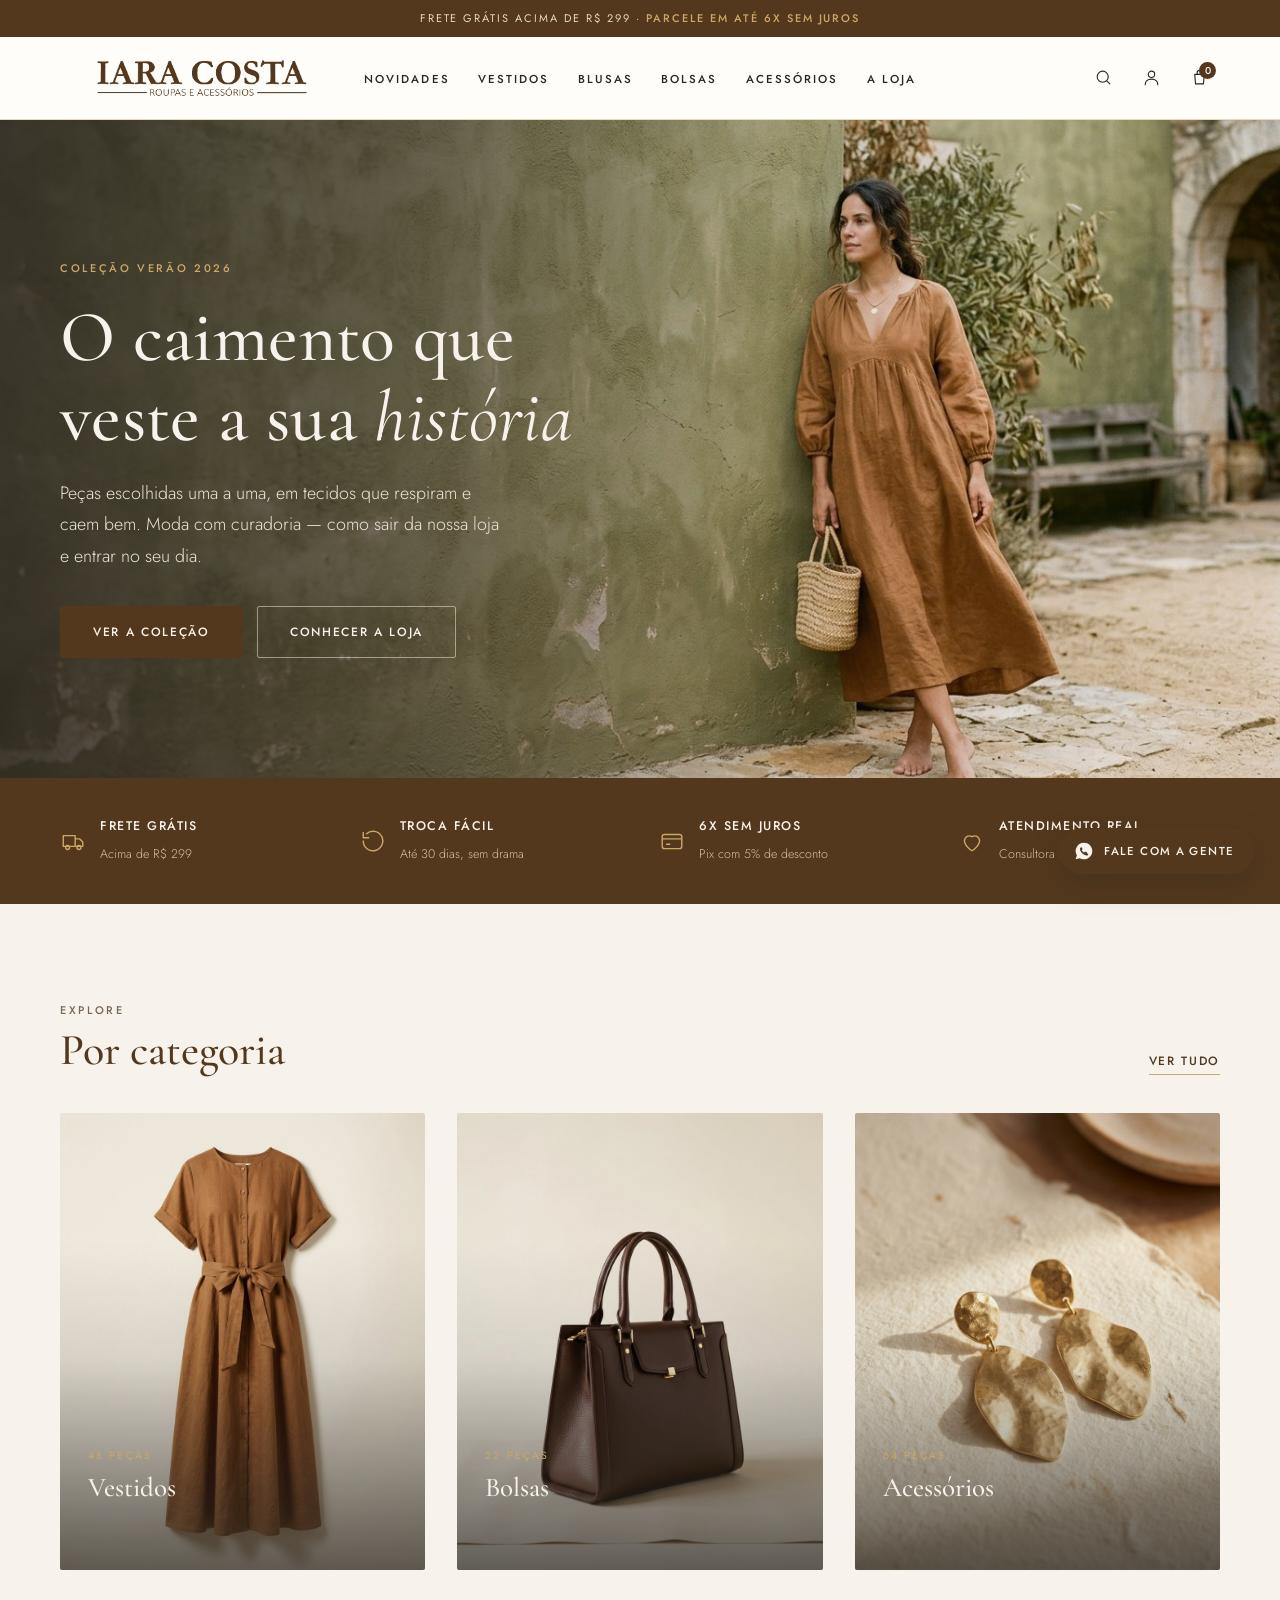
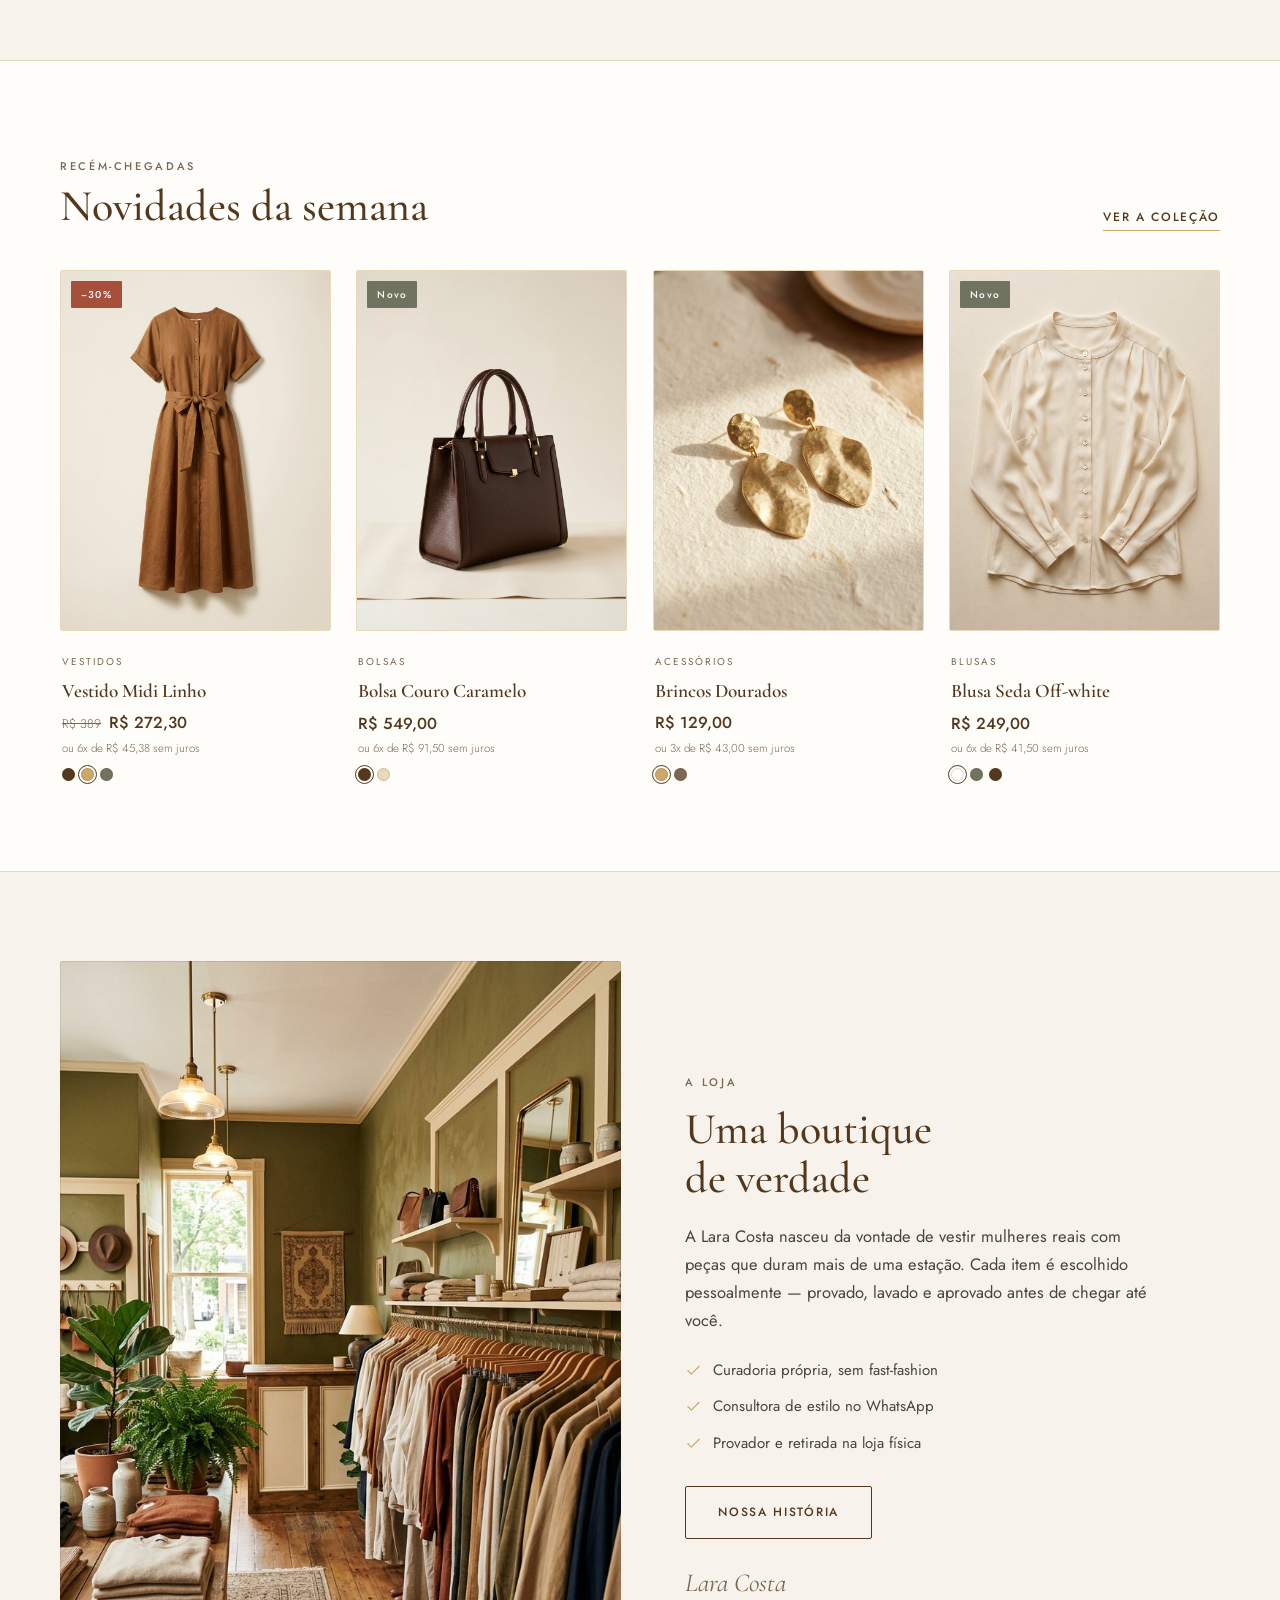
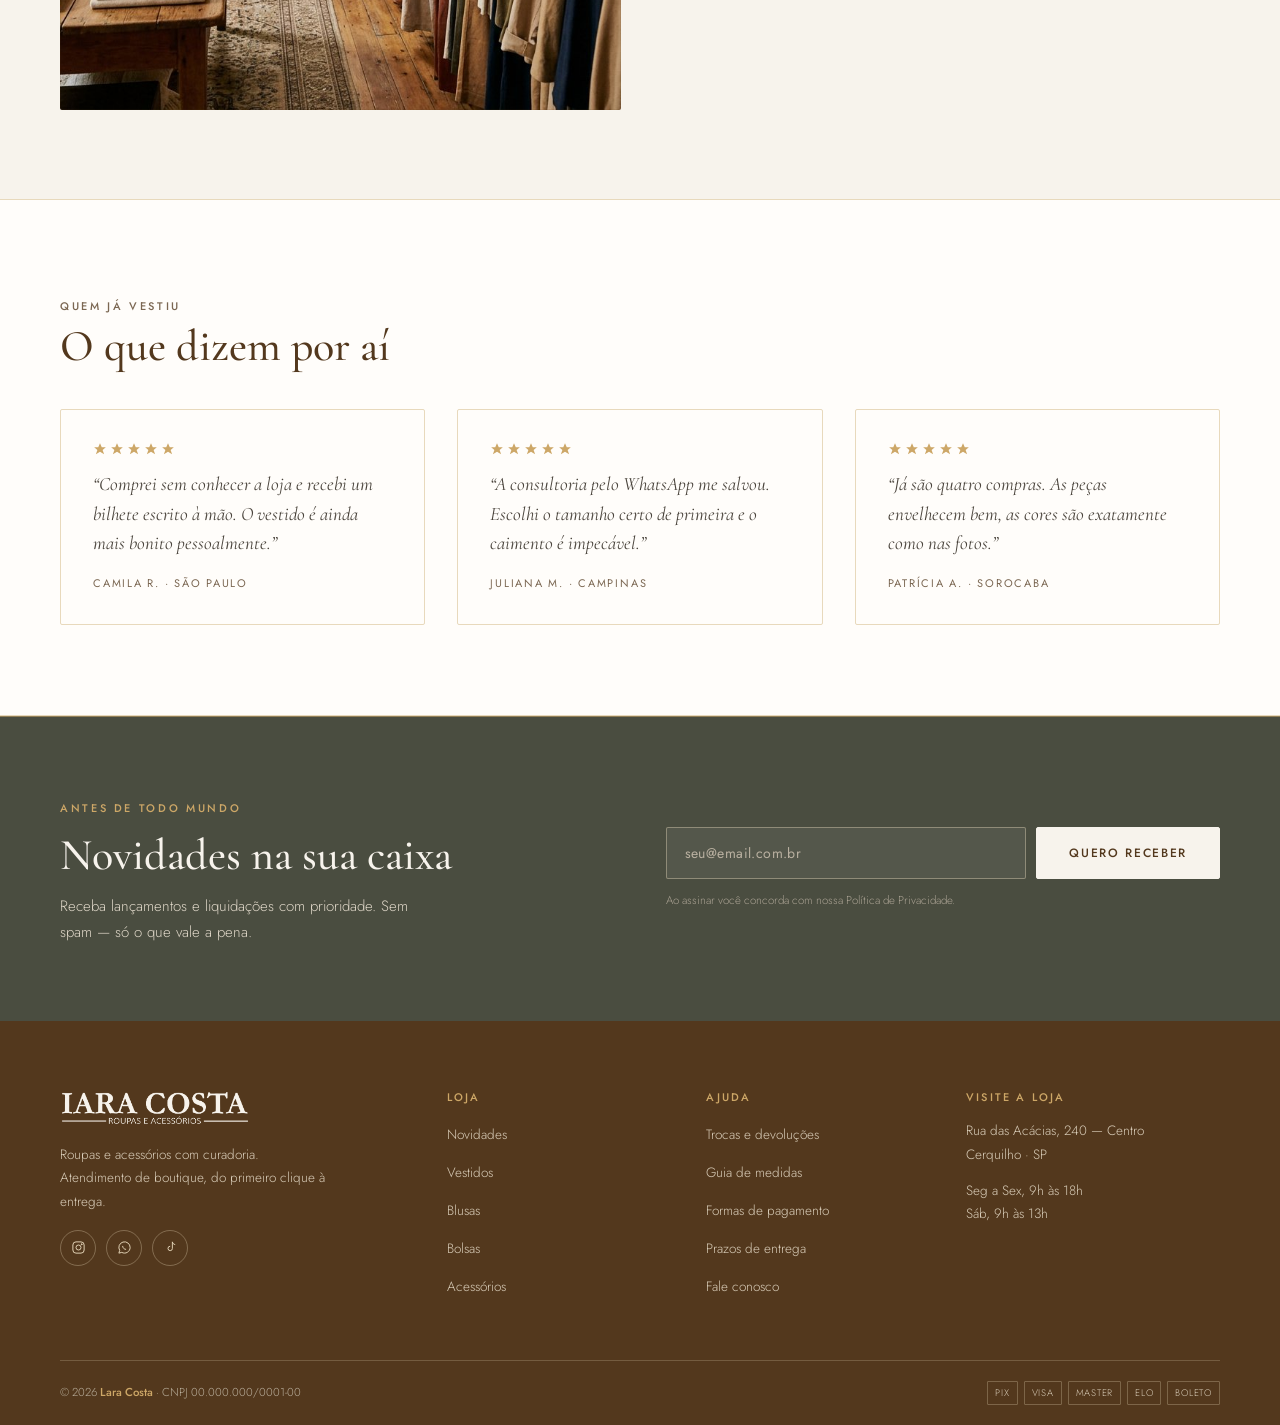
==== commit afb425a3: "feat: sacola persistente, checkout com validacao e confirmacao de pedido Co-authored-by: arena-agent" ====
--- a/site/index.html
+++ b/site/index.html
@@ -36,21 +36,21 @@
 <header class="header" id="header">
   <div class="wrap">
     <div class="header__barra">
-      <button class="icone burger" aria-label="Abrir menu" aria-expanded="false">
+      <button class="icone burger" aria-label="Abrir menu" aria-expanded="false" aria-controls="gaveta">
         <svg viewBox="0 0 24 24" aria-hidden="true"><path d="M3 6h18M3 12h18M3 18h18"/></svg>
       </button>
 
-      <a href="#" class="header__logo" aria-label="Lara Costa — página inicial">
+      <a href="index.html" class="header__logo" aria-label="Lara Costa — página inicial">
         <img src="assets/img/logo-marrom.png" alt="Lara Costa — Roupas e Acessórios" width="2684" height="473">
       </a>
 
       <nav class="header__nav" aria-label="Menu principal">
         <ul>
-          <li><a href="#">Novidades</a></li>
-          <li><a href="#">Vestidos</a></li>
-          <li><a href="#">Blusas</a></li>
-          <li><a href="#">Bolsas</a></li>
-          <li><a href="#">Acessórios</a></li>
+          <li><a href="loja.html?f=novidades">Novidades</a></li>
+          <li><a href="loja.html?f=vestidos">Vestidos</a></li>
+          <li><a href="loja.html?f=blusas">Blusas</a></li>
+          <li><a href="loja.html?f=bolsas">Bolsas</a></li>
+          <li><a href="loja.html?f=acessorios">Acessórios</a></li>
           <li><a href="#sobre">A loja</a></li>
         </ul>
       </nav>
@@ -62,14 +62,39 @@
         <button class="icone" aria-label="Minha conta">
           <svg viewBox="0 0 24 24" aria-hidden="true"><circle cx="12" cy="8" r="4"/><path d="M4 21c0-4.4 3.6-7 8-7s8 2.6 8 7"/></svg>
         </button>
-        <button class="icone" aria-label="Sacola de compras, 2 itens">
+        <a href="sacola.html" class="icone" aria-label="Sacola de compras">
           <svg viewBox="0 0 24 24" aria-hidden="true"><path d="M6 8h12l-1 12H7L6 8Z"/><path d="M9 8V6a3 3 0 0 1 6 0v2"/></svg>
-          <span class="badge" aria-hidden="true">2</span>
-        </button>
+          <span class="badge" aria-hidden="true" hidden>0</span>
+        </a>
       </div>
     </div>
   </div>
 </header>
+
+
+<!-- MENU MOBILE -->
+<div class="gaveta" id="gaveta" role="dialog" aria-modal="true" aria-label="Menu">
+  <div class="gaveta__veu"></div>
+  <div class="gaveta__painel">
+    <div class="gaveta__topo">
+      <img src="assets/img/logo-marrom.png" alt="Lara Costa" width="2684" height="473">
+      <button class="icone gaveta__fechar" aria-label="Fechar menu">
+        <svg viewBox="0 0 24 24" aria-hidden="true"><path d="M6 6l12 12M18 6 6 18"/></svg>
+      </button>
+    </div>
+    <nav aria-label="Menu mobile">
+      <a href="loja.html?f=novidades">Novidades</a>
+      <a href="loja.html?f=vestidos">Vestidos</a>
+      <a href="loja.html?f=blusas">Blusas</a>
+      <a href="loja.html?f=bolsas">Bolsas</a>
+      <a href="loja.html?f=acessorios">Acessórios</a>
+      <a href="#sobre">A loja</a>
+    </nav>
+    <div class="gaveta__rodape">
+      <a href="#" class="btn">Falar no WhatsApp</a>
+    </div>
+  </div>
+</div>
 
 <main id="conteudo">
 
@@ -83,7 +108,7 @@
         <h1>O caimento que<br>veste a sua <em>história</em></h1>
         <p>Peças escolhidas uma a uma, em tecidos que respiram e caem bem. Moda com curadoria — como sair da nossa loja e entrar no seu dia.</p>
         <div class="hero__ctas">
-          <a href="#novidades" class="btn">Ver a coleção</a>
+          <a href="loja.html" class="btn">Ver a coleção</a>
           <a href="#sobre" class="btn btn--ghost">Conhecer a loja</a>
         </div>
       </div>
@@ -122,11 +147,11 @@
           <span class="eyebrow">Explore</span>
           <h2>Por categoria</h2>
         </div>
-        <a href="#" class="link-seta">Ver tudo</a>
+        <a href="loja.html" class="link-seta">Ver tudo</a>
       </div>
 
       <div class="categorias">
-        <a href="#" class="categoria revela">
+        <a href="loja.html" class="categoria revela">
           <img src="assets/img/prod-vestido.jpg" alt="Vestido midi de linho caramelo" width="896" height="1200" loading="lazy">
           <div class="categoria__txt">
             <span>48 peças</span>
@@ -134,7 +159,7 @@
             <span class="seta">Ver categoria</span>
           </div>
         </a>
-        <a href="#" class="categoria revela">
+        <a href="loja.html" class="categoria revela">
           <img src="assets/img/prod-bolsa.jpg" alt="Bolsa de couro chocolate" width="896" height="1200" loading="lazy">
           <div class="categoria__txt">
             <span>22 peças</span>
@@ -142,7 +167,7 @@
             <span class="seta">Ver categoria</span>
           </div>
         </a>
-        <a href="#" class="categoria revela">
+        <a href="loja.html" class="categoria revela">
           <img src="assets/img/prod-brinco.jpg" alt="Brincos dourados artesanais" width="896" height="1200" loading="lazy">
           <div class="categoria__txt">
             <span>64 peças</span>
@@ -162,7 +187,7 @@
           <span class="eyebrow">Recém-chegadas</span>
           <h2>Novidades da semana</h2>
         </div>
-        <a href="#" class="link-seta">Ver a coleção</a>
+        <a href="loja.html" class="link-seta">Ver a coleção</a>
       </div>
 
       <div class="produtos">
@@ -172,7 +197,7 @@
             <button class="produto__fav" aria-label="Favoritar Vestido Midi Linho">
               <svg viewBox="0 0 24 24" aria-hidden="true"><path d="M12 20s-7-4.4-7-9.4A4.6 4.6 0 0 1 12 7a4.6 4.6 0 0 1 7 3.6c0 5-7 9.4-7 9.4Z"/></svg>
             </button>
-            <a href="#" class="produto__link" aria-label="Ver produto"><span class="selo">−30%</span>
+            <a href="produto.html" class="produto__link" aria-label="Ver produto"><span class="selo">−30%</span>
             
             <img src="assets/img/prod-vestido.jpg" alt="Vestido Midi Linho Caramelo" width="896" height="1200" loading="lazy"></a>
           </div>
@@ -194,7 +219,7 @@
             <button class="produto__fav" aria-label="Favoritar Bolsa Couro Caramelo">
               <svg viewBox="0 0 24 24" aria-hidden="true"><path d="M12 20s-7-4.4-7-9.4A4.6 4.6 0 0 1 12 7a4.6 4.6 0 0 1 7 3.6c0 5-7 9.4-7 9.4Z"/></svg>
             </button>
-            <a href="#" class="produto__link" aria-label="Ver produto"><span class="selo selo--novo">Novo</span>
+            <a href="produto.html" class="produto__link" aria-label="Ver produto"><span class="selo selo--novo">Novo</span>
             
             <img src="assets/img/prod-bolsa.jpg" alt="Bolsa em couro chocolate com ferragens douradas" width="896" height="1200" loading="lazy"></a>
           </div>
@@ -215,7 +240,7 @@
             <button class="produto__fav" aria-label="Favoritar Brincos Dourados">
               <svg viewBox="0 0 24 24" aria-hidden="true"><path d="M12 20s-7-4.4-7-9.4A4.6 4.6 0 0 1 12 7a4.6 4.6 0 0 1 7 3.6c0 5-7 9.4-7 9.4Z"/></svg>
             </button>
-            <a href="#" class="produto__link" aria-label="Ver produto"><img src="assets/img/prod-brinco.jpg" alt="Brincos dourados artesanais sobre papel creme" width="896" height="1200" loading="lazy"></a>
+            <a href="produto.html" class="produto__link" aria-label="Ver produto"><img src="assets/img/prod-brinco.jpg" alt="Brincos dourados artesanais sobre papel creme" width="896" height="1200" loading="lazy"></a>
           </div>
           <div class="produto__info">
             <span class="produto__cat">Acessórios</span>
@@ -234,7 +259,7 @@
             <button class="produto__fav" aria-label="Favoritar Blusa Seda Off-white">
               <svg viewBox="0 0 24 24" aria-hidden="true"><path d="M12 20s-7-4.4-7-9.4A4.6 4.6 0 0 1 12 7a4.6 4.6 0 0 1 7 3.6c0 5-7 9.4-7 9.4Z"/></svg>
             </button>
-            <a href="#" class="produto__link" aria-label="Ver produto"><span class="selo selo--novo">Novo</span>
+            <a href="produto.html" class="produto__link" aria-label="Ver produto"><span class="selo selo--novo">Novo</span>
             
             <img src="assets/img/prod-blusa.jpg" alt="Blusa de seda off-white sobre fundo creme" width="896" height="1200" loading="lazy"></a>
           </div>
@@ -344,7 +369,7 @@
           <p>Receba lançamentos e liquidações com prioridade. Sem spam — só o que vale a pena.</p>
         </div>
         <div>
-          <form onsubmit="event.preventDefault();this.reset();alert('Inscrição registrada! (protótipo)')">
+          <form id="form-news" novalidate>
             <label for="email" class="skip">Seu e-mail</label>
             <input id="email" type="email" name="email" placeholder="seu@email.com.br" required autocomplete="email">
             <button type="submit" class="btn btn--claro">Quero receber</button>
@@ -380,11 +405,11 @@
       <div>
         <h4>Loja</h4>
         <ul>
-          <li><a href="#">Novidades</a></li>
-          <li><a href="#">Vestidos</a></li>
-          <li><a href="#">Blusas</a></li>
-          <li><a href="#">Bolsas</a></li>
-          <li><a href="#">Acessórios</a></li>
+          <li><a href="loja.html?f=novidades">Novidades</a></li>
+          <li><a href="loja.html?f=vestidos">Vestidos</a></li>
+          <li><a href="loja.html?f=blusas">Blusas</a></li>
+          <li><a href="loja.html?f=bolsas">Bolsas</a></li>
+          <li><a href="loja.html?f=acessorios">Acessórios</a></li>
         </ul>
       </div>
 
@@ -421,28 +446,8 @@
   <span>Fale com a gente</span>
 </a>
 
-<script>
-  // Header: sombra ao rolar
-  const header = document.getElementById('header');
-  const aoRolar = () => header.classList.toggle('rolou', window.scrollY > 12);
-  window.addEventListener('scroll', aoRolar, {passive:true});
-  aoRolar();
-
-  // Revelação suave das seções
-  const itens = document.querySelectorAll('.revela');
-  if ('IntersectionObserver' in window) {
-    const obs = new IntersectionObserver((entradas) => {
-      entradas.forEach((e, i) => {
-        if (e.isIntersecting) {
-          setTimeout(() => e.target.classList.add('vis'), Math.min(i, 5) * 70);
-          obs.unobserve(e.target);
-        }
-      });
-    }, {threshold: 0.12, rootMargin: '0px 0px -40px 0px'});
-    itens.forEach(el => obs.observe(el));
-  } else {
-    itens.forEach(el => el.classList.add('vis'));
-  }
-</script>
+<script src="assets/js/catalogo.js"></script>
+<script src="assets/js/carrinho.js"></script>
+<script src="assets/js/loja.js"></script>
 </body>
 </html>
--- a/site/assets/css/estilo.css
+++ b/site/assets/css/estilo.css
@@ -379,3 +379,511 @@
   *{animation:none!important;transition:none!important;scroll-behavior:auto!important}
   .revela{opacity:1;transform:none}
 }
+
+/* ============================================================
+   COMPONENTES COMPARTILHADOS — páginas internas
+   ============================================================ */
+
+/* ---------- Menu mobile (gaveta) ---------- */
+.gaveta{
+  position:fixed;inset:0;z-index:120;display:none;
+}
+.gaveta[open]{display:block}
+.gaveta__veu{position:absolute;inset:0;background:rgba(43,38,32,.5);backdrop-filter:blur(2px)}
+.gaveta__painel{
+  position:absolute;top:0;left:0;bottom:0;width:min(340px,86vw);
+  background:var(--lc-branco);display:flex;flex-direction:column;
+  padding:18px 0 22px;box-shadow:12px 0 40px rgba(43,38,32,.18);
+  animation:deslizar .3s ease;
+}
+@keyframes deslizar{from{transform:translateX(-100%)}to{transform:none}}
+.gaveta__topo{
+  display:flex;align-items:center;justify-content:space-between;
+  padding:0 18px 14px;border-bottom:1px solid var(--lc-areia);margin-bottom:8px;
+}
+.gaveta__topo img{width:130px}
+.gaveta nav{padding:6px 18px;overflow-y:auto}
+.gaveta nav a{
+  display:block;padding:13px 0;font-size:12px;font-weight:500;
+  letter-spacing:.16em;text-transform:uppercase;color:var(--lc-carvao);
+  border-bottom:1px solid var(--lc-areia);
+}
+.gaveta nav a:hover{color:var(--lc-marrom)}
+.gaveta__rodape{margin-top:auto;padding:18px;border-top:1px solid var(--lc-areia)}
+.gaveta__rodape .btn{width:100%}
+
+/* ---------- Breadcrumb ---------- */
+.migalha{
+  display:flex;align-items:center;gap:9px;flex-wrap:wrap;
+  padding:20px 0;font-size:11.5px;letter-spacing:.06em;color:var(--lc-marrom-medio);
+}
+.migalha a{color:var(--lc-marrom-medio);transition:color .2s}
+.migalha a:hover{color:var(--lc-marrom)}
+.migalha span[aria-current]{color:var(--lc-carvao)}
+.migalha i{opacity:.5;font-style:normal}
+
+/* ---------- Topo de página interna ---------- */
+.topo-pagina{
+  border-bottom:1px solid var(--lc-areia);background:var(--lc-branco);
+  padding:clamp(28px,4vw,52px) 0 clamp(26px,3.4vw,42px);
+}
+.topo-pagina h1{font-size:clamp(32px,4.6vw,52px);margin:8px 0 0}
+.topo-pagina p{margin:12px 0 0;color:#5A5248;font-size:15.5px;max-width:58ch}
+.topo-pagina .migalha{padding:0 0 18px}
+
+/* ---------- Página de produto ---------- */
+.pdp{
+  display:grid;grid-template-columns:1.05fr 1fr;
+  gap:clamp(28px,4.5vw,68px);align-items:start;
+  padding:clamp(26px,3.4vw,44px) 0 var(--secao);
+}
+.galeria{position:sticky;top:104px}
+.galeria__principal{
+  position:relative;aspect-ratio:3/4;overflow:hidden;border-radius:2px;
+  background:#EFE9DE;border:1px solid var(--lc-areia);
+}
+.galeria__principal img{width:100%;height:100%;object-fit:cover}
+.galeria__minis{display:grid;grid-template-columns:repeat(4,1fr);gap:10px;margin-top:10px}
+.galeria__minis button{
+  aspect-ratio:1;overflow:hidden;border-radius:2px;border:1px solid var(--lc-areia);
+  background:#EFE9DE;padding:0;transition:border-color .2s,opacity .2s;opacity:.72;
+}
+.galeria__minis button img{width:100%;height:100%;object-fit:cover}
+.galeria__minis button:hover{opacity:1}
+.galeria__minis button[aria-selected="true"]{border-color:var(--lc-marrom);opacity:1}
+
+.pdp__info h1{font-size:clamp(28px,3.4vw,42px);margin:6px 0 0}
+.pdp__avaliacao{display:flex;align-items:center;gap:9px;margin-top:12px;font-size:12.5px;color:var(--lc-marrom-medio)}
+.pdp__avaliacao .estrelas{margin:0}
+.pdp__preco{display:flex;align-items:baseline;gap:12px;margin-top:16px;flex-wrap:wrap}
+.pdp__preco strong{font-size:clamp(26px,3vw,34px);font-weight:500;color:var(--lc-marrom);letter-spacing:-.01em}
+.pdp__preco s{font-size:16px;color:var(--lc-marrom-medio);font-weight:300}
+.pdp__preco .off{
+  background:var(--lc-terracota);color:#fff;font-size:10.5px;font-weight:500;
+  letter-spacing:.1em;padding:3px 8px;border-radius:1px;
+}
+.pdp__parcela{font-size:13.5px;color:var(--lc-marrom-medio);margin-top:6px}
+.pdp__parcela b{font-weight:500;color:var(--lc-carvao)}
+.pdp__pix{font-size:13.5px;color:var(--lc-oliva);margin-top:2px}
+
+.campo-grupo{margin-top:26px}
+.campo-grupo__rot{
+  display:flex;align-items:center;justify-content:space-between;gap:12px;
+  font-size:11px;font-weight:500;letter-spacing:.16em;text-transform:uppercase;
+  color:var(--lc-carvao);margin-bottom:10px;
+}
+.campo-grupo__rot a{
+  font-size:10.5px;letter-spacing:.1em;color:var(--lc-marrom-medio);
+  text-decoration:underline;text-underline-offset:3px;text-transform:none;
+}
+.campo-grupo__rot a:hover{color:var(--lc-marrom)}
+
+.tamanhos{display:flex;gap:8px;flex-wrap:wrap}
+.tam{
+  min-width:46px;height:44px;padding:0 12px;border:1px solid var(--lc-areia);
+  border-radius:2px;background:var(--lc-branco);font-size:13px;font-weight:500;
+  color:var(--lc-carvao);transition:.2s;display:grid;place-items:center;
+}
+.tam:hover{border-color:var(--lc-marrom-medio)}
+.tam[aria-pressed="true"]{background:var(--lc-marrom);border-color:var(--lc-marrom);color:var(--lc-creme)}
+.tam:disabled{opacity:.38;cursor:not-allowed;text-decoration:line-through}
+
+.cores-pdp{display:flex;gap:10px;flex-wrap:wrap}
+.cor-pdp{
+  width:34px;height:34px;border-radius:50%;position:relative;
+  box-shadow:0 0 0 1px rgba(83,56,29,.2) inset;transition:.2s;border:0;
+}
+.cor-pdp:hover{transform:scale(1.08)}
+.cor-pdp[aria-pressed="true"]{outline:1px solid var(--lc-marrom);outline-offset:3px}
+
+.qtd{display:inline-flex;align-items:center;border:1px solid var(--lc-areia);border-radius:2px;background:var(--lc-branco)}
+.qtd button{width:42px;height:44px;color:var(--lc-marrom);font-size:17px;line-height:1;display:grid;place-items:center}
+.qtd button:hover{background:var(--lc-creme)}
+.qtd input{
+  width:44px;height:44px;text-align:center;border:0;background:none;
+  font-family:var(--f-corpo);font-size:14px;font-weight:500;color:var(--lc-carvao);
+  -moz-appearance:textfield;
+}
+.qtd input::-webkit-outer-spin-button,.qtd input::-webkit-inner-spin-button{-webkit-appearance:none;margin:0}
+
+.acoes-compra{display:flex;gap:10px;margin-top:22px;align-items:stretch}
+.btn--bloco{flex:1;padding:17px 26px}
+.btn--zap{border-color:var(--lc-oliva);background:var(--lc-oliva);width:100%;margin-top:10px}
+.btn--zap:hover{background:#5C6B4F;border-color:#5C6B4F}
+
+.estoque{
+  display:inline-flex;align-items:center;gap:7px;margin-top:18px;
+  font-size:12px;letter-spacing:.06em;color:var(--lc-oliva);
+}
+.estoque::before{content:"";width:6px;height:6px;border-radius:50%;background:var(--lc-oliva);box-shadow:0 0 0 3px rgba(111,115,96,.18)}
+
+.frete{margin-top:24px;padding:16px 18px;background:var(--lc-branco);border:1px solid var(--lc-areia);border-radius:2px}
+.frete__linha{display:flex;gap:9px}
+.frete input{
+  flex:1;min-width:0;padding:12px 14px;border:1px solid var(--lc-areia);border-radius:2px;
+  font-family:var(--f-corpo);font-size:13.5px;background:var(--lc-branco);color:var(--lc-carvao);
+}
+.frete input:focus{outline:2px solid var(--lc-marrom);outline-offset:1px}
+.frete button{padding:12px 20px;font-size:11px}
+.frete__res{font-size:12.5px;color:var(--lc-marrom-medio);margin-top:10px;line-height:1.6}
+.frete__res b{color:var(--lc-carvao);font-weight:500}
+
+/* acordeão */
+.acordeao{margin-top:26px;border-top:1px solid var(--lc-areia)}
+.acordeao details{border-bottom:1px solid var(--lc-areia)}
+.acordeao summary{
+  display:flex;align-items:center;justify-content:space-between;gap:14px;
+  padding:16px 0;cursor:pointer;list-style:none;
+  font-size:11.5px;font-weight:500;letter-spacing:.16em;text-transform:uppercase;color:var(--lc-carvao);
+}
+.acordeao summary::-webkit-details-marker{display:none}
+.acordeao summary::after{
+  content:"+";font-size:17px;font-weight:300;color:var(--lc-marrom-medio);
+  transition:transform .25s;line-height:1;
+}
+.acordeao details[open] summary::after{content:"–"}
+.acordeao__corpo{padding:0 0 18px;font-size:14.5px;color:#4A443C;line-height:1.75}
+.acordeao__corpo ul{display:grid;gap:7px;margin-top:4px}
+.acordeao__corpo li{display:flex;gap:9px}
+.acordeao__corpo li::before{content:"—";color:var(--lc-dourado);flex-shrink:0}
+
+/* tabela de medidas */
+.medidas{width:100%;border-collapse:collapse;font-size:12.5px;margin-top:8px}
+.medidas th,.medidas td{padding:8px 6px;text-align:center;border-bottom:1px solid var(--lc-areia)}
+.medidas th{
+  font-weight:500;font-size:10px;letter-spacing:.1em;text-transform:uppercase;
+  color:var(--lc-marrom-medio);background:var(--lc-creme);
+}
+.medidas td:first-child,.medidas th:first-child{text-align:left;font-weight:500;color:var(--lc-carvao)}
+
+/* ---------- Loja / listagem ---------- */
+.loja-grid{display:grid;grid-template-columns:230px 1fr;gap:clamp(24px,3.4vw,48px);align-items:start;padding:var(--secao) 0}
+.filtros{position:sticky;top:104px}
+.filtros__grupo{border-bottom:1px solid var(--lc-areia);padding:0 0 18px;margin-bottom:18px}
+.filtros__grupo:last-child{border-bottom:none}
+.filtros h3{
+  font-family:var(--f-corpo);font-size:10.5px;font-weight:500;letter-spacing:.2em;
+  text-transform:uppercase;color:var(--lc-carvao);margin-bottom:12px;
+}
+.filtros ul{display:grid;gap:9px}
+.filtros label{display:flex;align-items:center;gap:9px;font-size:13.5px;color:#4A443C;cursor:pointer}
+.filtros input[type="checkbox"]{
+  appearance:none;width:15px;height:15px;border:1px solid var(--lc-marrom-medio);
+  border-radius:1px;flex-shrink:0;position:relative;transition:.2s;background:var(--lc-branco);
+}
+.filtros input[type="checkbox"]:checked{background:var(--lc-marrom);border-color:var(--lc-marrom)}
+.filtros input[type="checkbox"]:checked::after{
+  content:"";position:absolute;left:4px;top:1px;width:5px;height:9px;
+  border:solid var(--lc-creme);border-width:0 1.5px 1.5px 0;transform:rotate(45deg);
+}
+.filtros .cont{color:var(--lc-marrom-medio);font-size:11.5px;margin-left:auto}
+.filtros__cores{display:flex;gap:8px;flex-wrap:wrap}
+.filtros__cores button{width:26px;height:26px;border-radius:50%;box-shadow:0 0 0 1px rgba(83,56,29,.2) inset;transition:.2s}
+.filtros__cores button:hover{transform:scale(1.1)}
+.filtros__cores button[aria-pressed="true"]{outline:1px solid var(--lc-marrom);outline-offset:2px}
+
+.loja-barra{
+  display:flex;align-items:center;justify-content:space-between;gap:16px;
+  flex-wrap:wrap;padding-bottom:20px;margin-bottom:26px;border-bottom:1px solid var(--lc-areia);
+}
+.loja-barra__cont{font-size:12.5px;color:var(--lc-marrom-medio);letter-spacing:.04em}
+.ordenar{
+  display:flex;align-items:center;gap:8px;font-size:11px;letter-spacing:.12em;
+  text-transform:uppercase;color:var(--lc-marrom-medio);
+}
+.ordenar select{
+  padding:10px 30px 10px 13px;border:1px solid var(--lc-areia);border-radius:2px;
+  background:var(--lc-branco) url("data:image/svg+xml,%3Csvg xmlns='http://www.w3.org/2000/svg' viewBox='0 0 24 24' fill='none' stroke='%237B6752' stroke-width='1.6'%3E%3Cpath d='m6 9 6 6 6-6'/%3E%3C/svg%3E") no-repeat right 9px center/13px;
+  font-family:var(--f-corpo);font-size:12.5px;color:var(--lc-carvao);
+  appearance:none;cursor:pointer;
+}
+.chips{display:flex;gap:8px;flex-wrap:wrap;margin-bottom:22px}
+.chip{
+  display:inline-flex;align-items:center;gap:7px;padding:7px 12px;border-radius:2px;
+  border:1px solid var(--lc-areia);background:var(--lc-branco);
+  font-size:11.5px;letter-spacing:.06em;color:var(--lc-carvao);
+}
+.chip b{font-weight:500}
+.chip button{color:var(--lc-marrom-medio);font-size:14px;line-height:1}
+.chip button:hover{color:var(--lc-terracota)}
+
+.produtos--loja{grid-template-columns:repeat(3,1fr)}
+.paginacao{display:flex;justify-content:center;gap:7px;margin-top:clamp(34px,4vw,52px)}
+.paginacao a,.paginacao span{
+  min-width:40px;height:40px;display:grid;place-items:center;border-radius:2px;
+  border:1px solid var(--lc-areia);font-size:13px;color:var(--lc-carvao);transition:.2s;
+}
+.paginacao a:hover{border-color:var(--lc-marrom-medio)}
+.paginacao [aria-current="page"]{background:var(--lc-marrom);border-color:var(--lc-marrom);color:var(--lc-creme)}
+.paginacao .off{opacity:.4;pointer-events:none}
+
+/* ---------- Toast ---------- */
+.toast{
+  position:fixed;left:50%;bottom:26px;transform:translate(-50%,140%);
+  z-index:150;background:var(--lc-marrom);color:var(--lc-creme);
+  padding:14px 22px;border-radius:2px;font-size:12.5px;letter-spacing:.06em;
+  box-shadow:0 12px 34px rgba(43,38,32,.28);transition:transform .35s ease;
+  display:flex;align-items:center;gap:10px;max-width:calc(100vw - 32px);
+}
+.toast.vis{transform:translate(-50%,0)}
+.toast svg{width:16px;height:16px;stroke:var(--lc-dourado);fill:none;stroke-width:2;flex-shrink:0}
+
+/* ---------- Responsivo das páginas internas ---------- */
+@media(max-width:1080px){
+  .pdp{grid-template-columns:1fr;gap:30px}
+  .galeria{position:static}
+  .loja-grid{grid-template-columns:1fr}
+  .filtros{position:static;display:none}
+  .filtros.aberto{display:block}
+  .produtos--loja{grid-template-columns:repeat(2,1fr)}
+}
+@media(max-width:760px){
+  .pdp{padding-top:18px}
+  .pdp__info h1{font-size:clamp(26px,7vw,34px)}
+  .galeria__principal{aspect-ratio:4/5}
+  .galeria__minis{grid-template-columns:repeat(4,1fr);gap:7px}
+  .acoes-compra{flex-direction:column}
+  .qtd{width:100%;justify-content:space-between}
+  .qtd input{flex:1}
+  .paginacao a,.paginacao span{min-width:36px;height:36px}
+  .loja-barra{gap:10px}
+  .migalha{font-size:11px;padding:14px 0}
+  .toast{left:16px;right:16px;bottom:16px;transform:translateY(140%);max-width:none;justify-content:center}
+  .toast.vis{transform:none}
+}
+
+/* Botão de filtros: só no mobile */
+#abrir-filtros{display:none}
+@media(max-width:1080px){#abrir-filtros{display:inline-flex}}
+
+/* ============================================================
+   SACOLA
+   ============================================================ */
+.sacola{padding:clamp(26px,3.4vw,44px) 0 var(--secao)}
+.sacola h1{font-size:clamp(30px,4.2vw,46px);margin:6px 0 0}
+
+.progresso-frete{
+  margin:26px 0 30px;padding:16px 18px;border:1px solid var(--lc-areia);
+  background:var(--lc-branco);border-radius:2px;
+}
+.progresso-frete p{margin:0 0 9px;font-size:13px;color:#4A443C}
+.progresso-frete b{font-weight:500;color:var(--lc-marrom)}
+.barra{height:4px;background:var(--lc-areia);border-radius:3px;overflow:hidden}
+.barra i{display:block;height:100%;background:var(--lc-oliva);transition:width .5s ease}
+.barra i.completa{background:var(--lc-oliva)}
+
+.sacola-grade{display:grid;grid-template-columns:1.65fr 1fr;gap:clamp(26px,3.6vw,52px);align-items:start}
+
+/* linhas de item */
+.itens{border-top:1px solid var(--lc-areia)}
+.item{
+  display:grid;grid-template-columns:96px 1fr auto;gap:16px;
+  padding:22px 0;border-bottom:1px solid var(--lc-areia);position:relative;
+}
+.item__foto{aspect-ratio:3/4;overflow:hidden;border-radius:2px;border:1px solid var(--lc-areia);background:#EFE9DE}
+.item__foto img{width:100%;height:100%;object-fit:cover}
+.item__cat{font-size:9.5px;letter-spacing:.2em;text-transform:uppercase;color:var(--lc-marrom-medio)}
+.item__nome{display:block;font-family:var(--f-display);font-size:19px;font-weight:600;color:var(--lc-marrom);margin:3px 0 5px;line-height:1.25}
+.item__nome:hover{text-decoration:underline;text-underline-offset:3px}
+.item__variantes{font-size:12.5px;color:var(--lc-marrom-medio);margin-bottom:10px}
+.item__variantes b{font-weight:500;color:#4A443C}
+.item__controles{display:flex;align-items:center;gap:16px;flex-wrap:wrap}
+.item__acoes{display:flex;gap:14px;font-size:11.5px;color:var(--lc-marrom-medio)}
+.item__acoes button{
+  font-size:11.5px;letter-spacing:.04em;color:var(--lc-marrom-medio);
+  text-decoration:underline;text-underline-offset:3px;transition:color .2s;
+}
+.item__acoes button:hover{color:var(--lc-marrom)}
+.item__preco{
+  text-align:right;font-size:17px;font-weight:500;color:var(--lc-marrom);
+  white-space:nowrap;align-self:start;
+}
+.item__preco small{display:block;font-size:11px;font-weight:300;color:var(--lc-marrom-medio);margin-top:2px}
+.item .qtd{height:38px}
+.item .qtd button{width:34px;height:38px}
+.item .qtd input{width:36px;height:38px;font-size:13px}
+
+/* resumo */
+.resumo{
+  position:sticky;top:104px;background:var(--lc-branco);border:1px solid var(--lc-areia);
+  border-radius:2px;padding:clamp(20px,2.4vw,28px);
+}
+.resumo h2{font-size:22px;margin-bottom:16px}
+.resumo dl{margin:0;display:grid;gap:11px}
+.resumo dl div{display:flex;justify-content:space-between;gap:14px;font-size:13.5px;color:#4A443C}
+.resumo dt{font-weight:300}
+.resumo dd{margin:0;font-weight:500;color:var(--lc-carvao);text-align:right}
+.resumo dd.gratis{color:var(--lc-oliva);font-weight:500;letter-spacing:.04em}
+.resumo dd.riscado{text-decoration:line-through;color:var(--lc-marrom-medio);font-weight:300}
+.resumo .cupom-aplicado{color:var(--lc-oliva)}
+.resumo__total{
+  display:flex;justify-content:space-between;align-items:baseline;gap:14px;
+  border-top:1px solid var(--lc-areia);margin-top:16px;padding-top:16px;
+  font-size:13px;letter-spacing:.1em;text-transform:uppercase;color:var(--lc-marrom-medio);
+}
+.resumo__total strong{
+  font-family:var(--f-display);font-size:28px;font-weight:600;
+  letter-spacing:0;text-transform:none;color:var(--lc-marrom);
+}
+.resumo__pix{
+  margin-top:8px;padding:10px 12px;background:var(--lc-creme);border-radius:2px;
+  font-size:12.5px;color:var(--lc-oliva);line-height:1.5;
+}
+.resumo__pix b{font-weight:500}
+.resumo__parcela{font-size:12.5px;color:var(--lc-marrom-medio);margin-top:10px;text-align:center}
+.resumo .btn{width:100%;margin-top:18px}
+.resumo__seguro{
+  display:flex;align-items:center;justify-content:center;gap:7px;
+  font-size:11px;color:var(--lc-marrom-medio);margin-top:14px;letter-spacing:.04em;
+}
+.resumo__seguro svg{width:14px;height:14px;stroke:var(--lc-oliva);fill:none;stroke-width:1.5}
+
+/* campo de cupom */
+.cupom{margin-top:18px;padding-top:16px;border-top:1px solid var(--lc-areia)}
+.cupom__linha{display:flex;gap:8px}
+.cupom input{
+  flex:1;min-width:0;padding:11px 13px;border:1px solid var(--lc-areia);border-radius:2px;
+  font-family:var(--f-corpo);font-size:12.5px;letter-spacing:.06em;text-transform:uppercase;
+  background:var(--lc-branco);color:var(--lc-carvao);
+}
+.cupom input::placeholder{text-transform:none;letter-spacing:0;color:#A79C8C}
+.cupom input:focus{outline:2px solid var(--lc-marrom);outline-offset:1px}
+.cupom button{padding:11px 16px;font-size:10.5px}
+.cupom__msg{font-size:11.5px;margin-top:8px;line-height:1.5}
+.cupom__msg.erro{color:var(--lc-terracota)}
+.cupom__msg.ok{color:var(--lc-oliva)}
+
+/* vazio */
+.vazio{text-align:center;padding:clamp(40px,6vw,72px) 0;border-top:1px solid var(--lc-areia);border-bottom:1px solid var(--lc-areia)}
+.vazio svg{width:52px;height:52px;stroke:var(--lc-areia);fill:none;stroke-width:1.1;margin:0 auto 18px;display:block}
+.vazio h2{font-size:clamp(24px,3vw,32px)}
+.vazio p{color:var(--lc-marrom-medio);margin:10px auto 24px;max-width:38ch;font-size:15px}
+
+/* métodos de pagamento (sacola) */
+.pag-aceitos{display:flex;gap:6px;flex-wrap:wrap;margin-top:16px;justify-content:center}
+.pag-aceitos span{
+  font-size:9.5px;letter-spacing:.08em;padding:4px 8px;border-radius:1px;
+  border:1px solid var(--lc-areia);color:var(--lc-marrom-medio);text-transform:uppercase;
+}
+
+/* ============================================================
+   CHECKOUT
+   ============================================================ */
+.checkout{padding:clamp(24px,3vw,40px) 0 var(--secao)}
+.checkout-grade{display:grid;grid-template-columns:1.5fr 1fr;gap:clamp(26px,3.6vw,52px);align-items:start}
+
+.etapa{background:var(--lc-branco);border:1px solid var(--lc-areia);border-radius:2px;padding:clamp(20px,2.6vw,30px);margin-bottom:18px}
+.etapa__cab{display:flex;align-items:center;gap:12px;margin-bottom:20px}
+.etapa__num{
+  width:26px;height:26px;border-radius:50%;background:var(--lc-marrom);color:var(--lc-creme);
+  display:grid;place-items:center;font-size:12px;font-weight:500;flex-shrink:0;
+}
+.etapa__cab h2{font-size:clamp(19px,2vw,23px);margin:0}
+.etapa__cab small{display:block;font-family:var(--f-corpo);font-size:12px;color:var(--lc-marrom-medio);margin-top:2px}
+
+.campos{display:grid;grid-template-columns:1fr 1fr;gap:14px}
+.campo{display:flex;flex-direction:column;gap:6px}
+.campo--largo{grid-column:1/-1}
+.campo label{font-size:10.5px;font-weight:500;letter-spacing:.14em;text-transform:uppercase;color:var(--lc-carvao)}
+.campo label em{font-style:normal;color:var(--lc-marrom-medio);font-weight:400;letter-spacing:0;text-transform:none}
+.campo input,.campo select{
+  padding:13px 14px;border:1px solid var(--lc-areia);border-radius:2px;
+  font-family:var(--f-corpo);font-size:14px;background:var(--lc-branco);color:var(--lc-carvao);
+  transition:border-color .2s;
+}
+.campo input:focus,.campo select:focus{outline:2px solid var(--lc-marrom);outline-offset:1px;border-color:transparent}
+.campo input::placeholder{color:#B3A896}
+.campo.invalido input{border-color:var(--lc-terracota)}
+.campo .erro{font-size:11px;color:var(--lc-terracota);display:none}
+.campo.invalido .erro{display:block}
+
+/* opções (entrega / pagamento) */
+.opcoes{display:grid;gap:10px}
+.opcao{
+  display:flex;align-items:flex-start;gap:12px;padding:15px 16px;
+  border:1px solid var(--lc-areia);border-radius:2px;cursor:pointer;transition:.2s;
+  background:var(--lc-branco);
+}
+.opcao:hover{border-color:var(--lc-marrom-medio)}
+.opcao input{
+  appearance:none;width:16px;height:16px;border:1px solid var(--lc-marrom-medio);
+  border-radius:50%;flex-shrink:0;margin-top:3px;position:relative;transition:.2s;
+}
+.opcao input:checked{border-color:var(--lc-marrom);border-width:5px}
+.opcao:has(input:checked){border-color:var(--lc-marrom);background:var(--lc-creme)}
+.opcao__txt{flex:1;min-width:0}
+.opcao__txt b{display:block;font-size:13.5px;font-weight:500;color:var(--lc-carvao)}
+.opcao__txt span{font-size:12px;color:var(--lc-marrom-medio);line-height:1.5;display:block}
+.opcao__valor{font-size:13px;font-weight:500;color:var(--lc-marrom);white-space:nowrap}
+.opcao__valor.gratis{color:var(--lc-oliva)}
+.opcao__detalhe{grid-column:1/-1;margin-top:2px}
+.opcao__detalhe .campos{margin-top:0}
+
+.checkout .resumo{position:sticky;top:104px}
+.resumo__itens{display:grid;gap:12px;margin-bottom:16px;max-height:290px;overflow-y:auto}
+.mini{display:grid;grid-template-columns:52px 1fr auto;gap:11px;align-items:center}
+.mini img{width:52px;aspect-ratio:3/4;object-fit:cover;border-radius:2px;border:1px solid var(--lc-areia)}
+.mini b{display:block;font-size:12.5px;font-weight:500;color:var(--lc-carvao);line-height:1.35}
+.mini span{font-size:11px;color:var(--lc-marrom-medio)}
+.mini em{font-style:normal;font-size:12.5px;font-weight:500;color:var(--lc-marrom);white-space:nowrap}
+
+.checkout__voltar{
+  display:inline-flex;align-items:center;gap:7px;font-size:11.5px;letter-spacing:.1em;
+  text-transform:uppercase;color:var(--lc-marrom-medio);margin-bottom:16px;
+}
+.checkout__voltar:hover{color:var(--lc-marrom)}
+.checkout__voltar svg{width:13px;height:13px;stroke:currentColor;fill:none;stroke-width:1.6}
+
+/* confirmação */
+.confirmacao{max-width:640px;margin:0 auto;text-align:center;padding:clamp(50px,7vw,90px) 0}
+.confirmacao__check{
+  width:64px;height:64px;border-radius:50%;background:var(--lc-oliva);
+  display:grid;place-items:center;margin:0 auto 24px;
+}
+.confirmacao__check svg{width:28px;height:28px;stroke:var(--lc-creme);fill:none;stroke-width:2;stroke-linecap:round;stroke-linejoin:round}
+.confirmacao h1{font-size:clamp(28px,4.4vw,44px);margin:10px 0 14px}
+.confirmacao p{color:#4A443C;font-size:15.5px;max-width:46ch;margin:0 auto}
+.confirmacao__dados{
+  display:grid;grid-template-columns:1fr 1fr;gap:16px;text-align:left;
+  margin:32px 0;padding:22px;border:1px solid var(--lc-areia);background:var(--lc-branco);border-radius:2px;
+}
+.confirmacao__dados div span{display:block;font-size:10px;letter-spacing:.16em;text-transform:uppercase;color:var(--lc-marrom-medio);margin-bottom:3px}
+.confirmacao__dados div b{font-size:14px;font-weight:500;color:var(--lc-carvao)}
+
+/* ---------- Responsivo ---------- */
+@media(max-width:1080px){
+  .sacola-grade,.checkout-grade{grid-template-columns:1fr}
+  .resumo{position:static}
+  .checkout__dados,.confirmacao__dados{grid-template-columns:1fr}
+}
+@media(max-width:620px){
+  .item{grid-template-columns:74px 1fr;gap:13px;padding:18px 0}
+  .item__preco{grid-column:2;text-align:left;font-size:15.5px;margin-top:6px}
+  .item__preco small{display:inline;margin-left:6px}
+  .item__nome{font-size:17px}
+  .item__controles{gap:11px}
+  .campos{grid-template-columns:1fr}
+  .opcao{flex-wrap:wrap}
+  .opcao__valor{margin-left:28px}
+  .etapa{padding:18px 16px}
+}
+
+/* ---------- Mini-sacola (confirmação no produto) ---------- */
+.mini-sacola{
+  position:fixed;right:clamp(14px,2vw,26px);bottom:calc(clamp(14px,2vw,26px) + 64px);
+  z-index:96;width:min(300px,calc(100vw - 28px));
+  background:var(--lc-branco);border:1px solid var(--lc-areia);border-radius:2px;
+  padding:16px;box-shadow:0 16px 40px rgba(43,38,32,.18);
+  transform:translateY(16px);opacity:0;pointer-events:none;
+  transition:opacity .3s ease,transform .3s ease;
+}
+.mini-sacola.vis{opacity:1;transform:none;pointer-events:auto}
+.mini-sacola strong{
+  display:block;font-size:12px;font-weight:500;letter-spacing:.1em;
+  text-transform:uppercase;color:var(--lc-oliva);margin-bottom:12px;
+}
+.mini-sacola__acoes{display:flex;gap:8px}
+.mini-sacola__acoes .btn{padding:11px 14px;font-size:10.5px}
+@media(max-width:760px){
+  .mini-sacola{right:14px;left:14px;width:auto;bottom:calc(14px + 58px)}
+}
